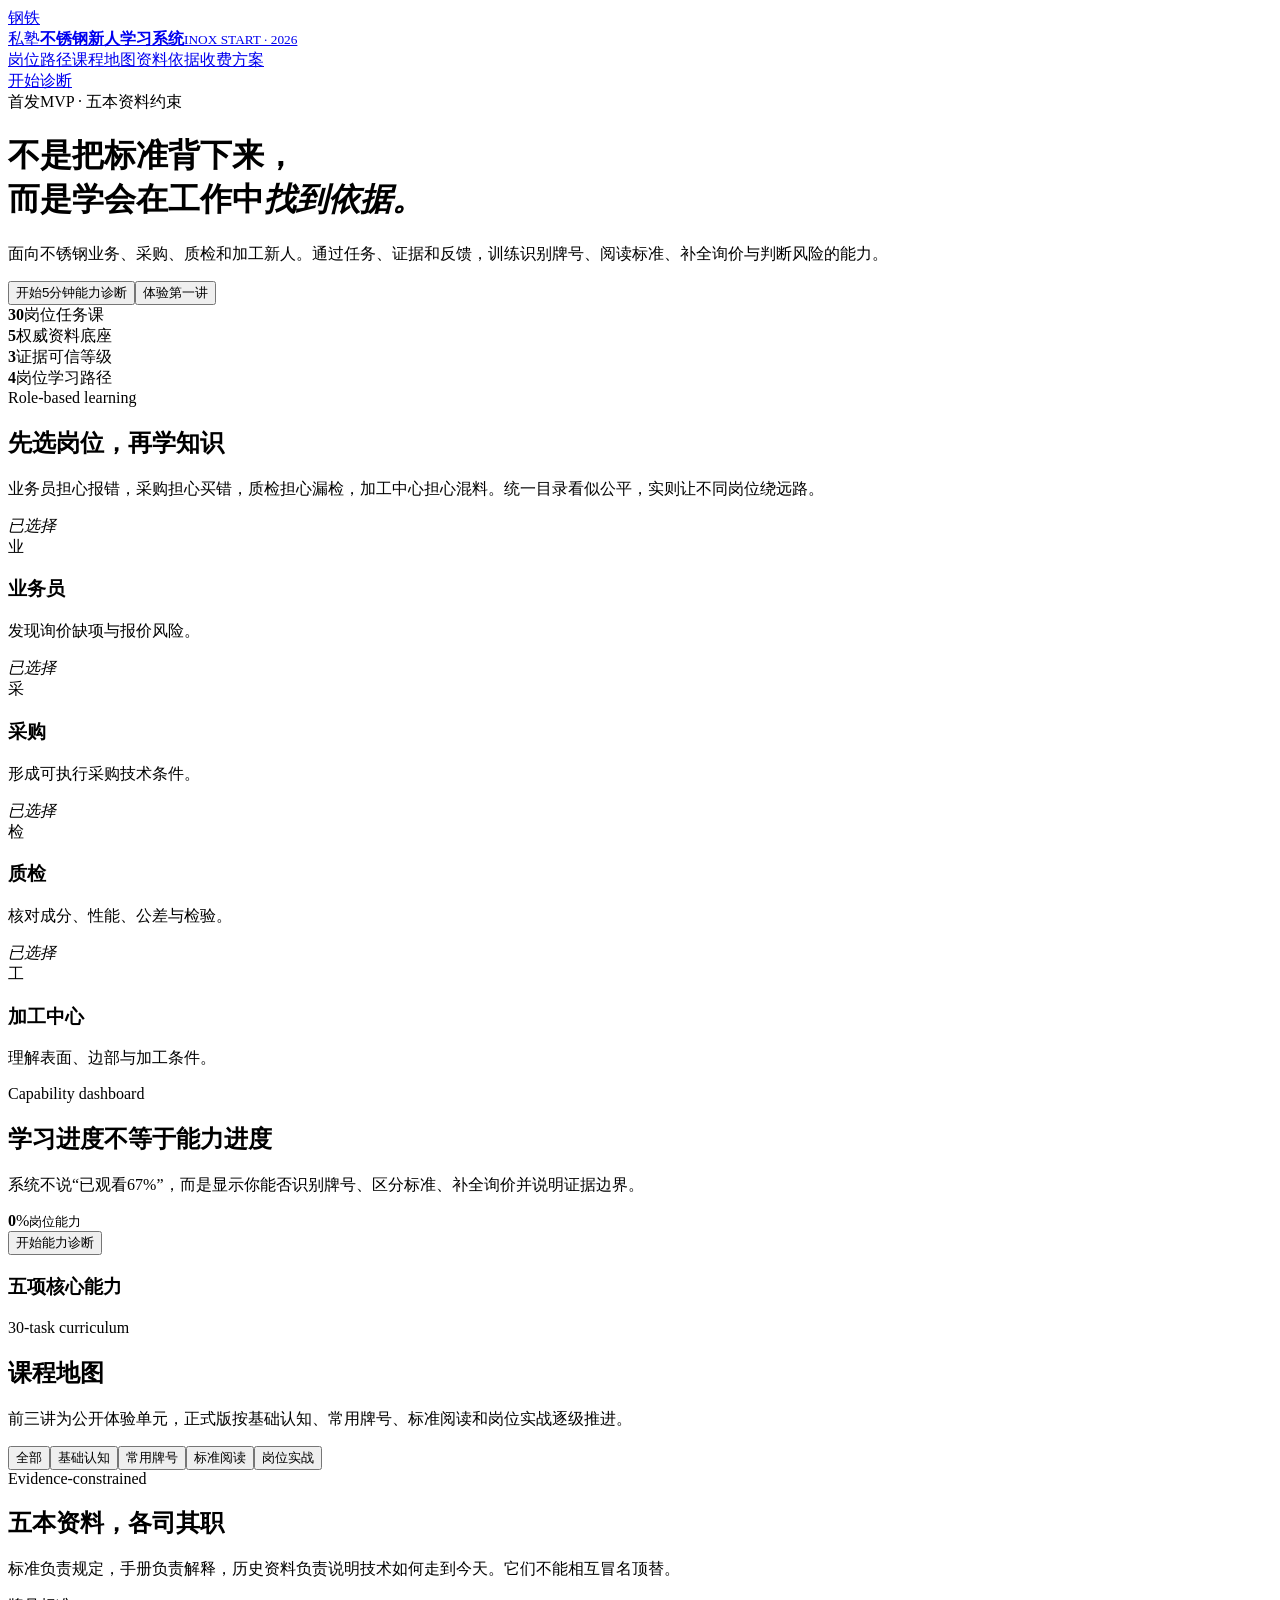
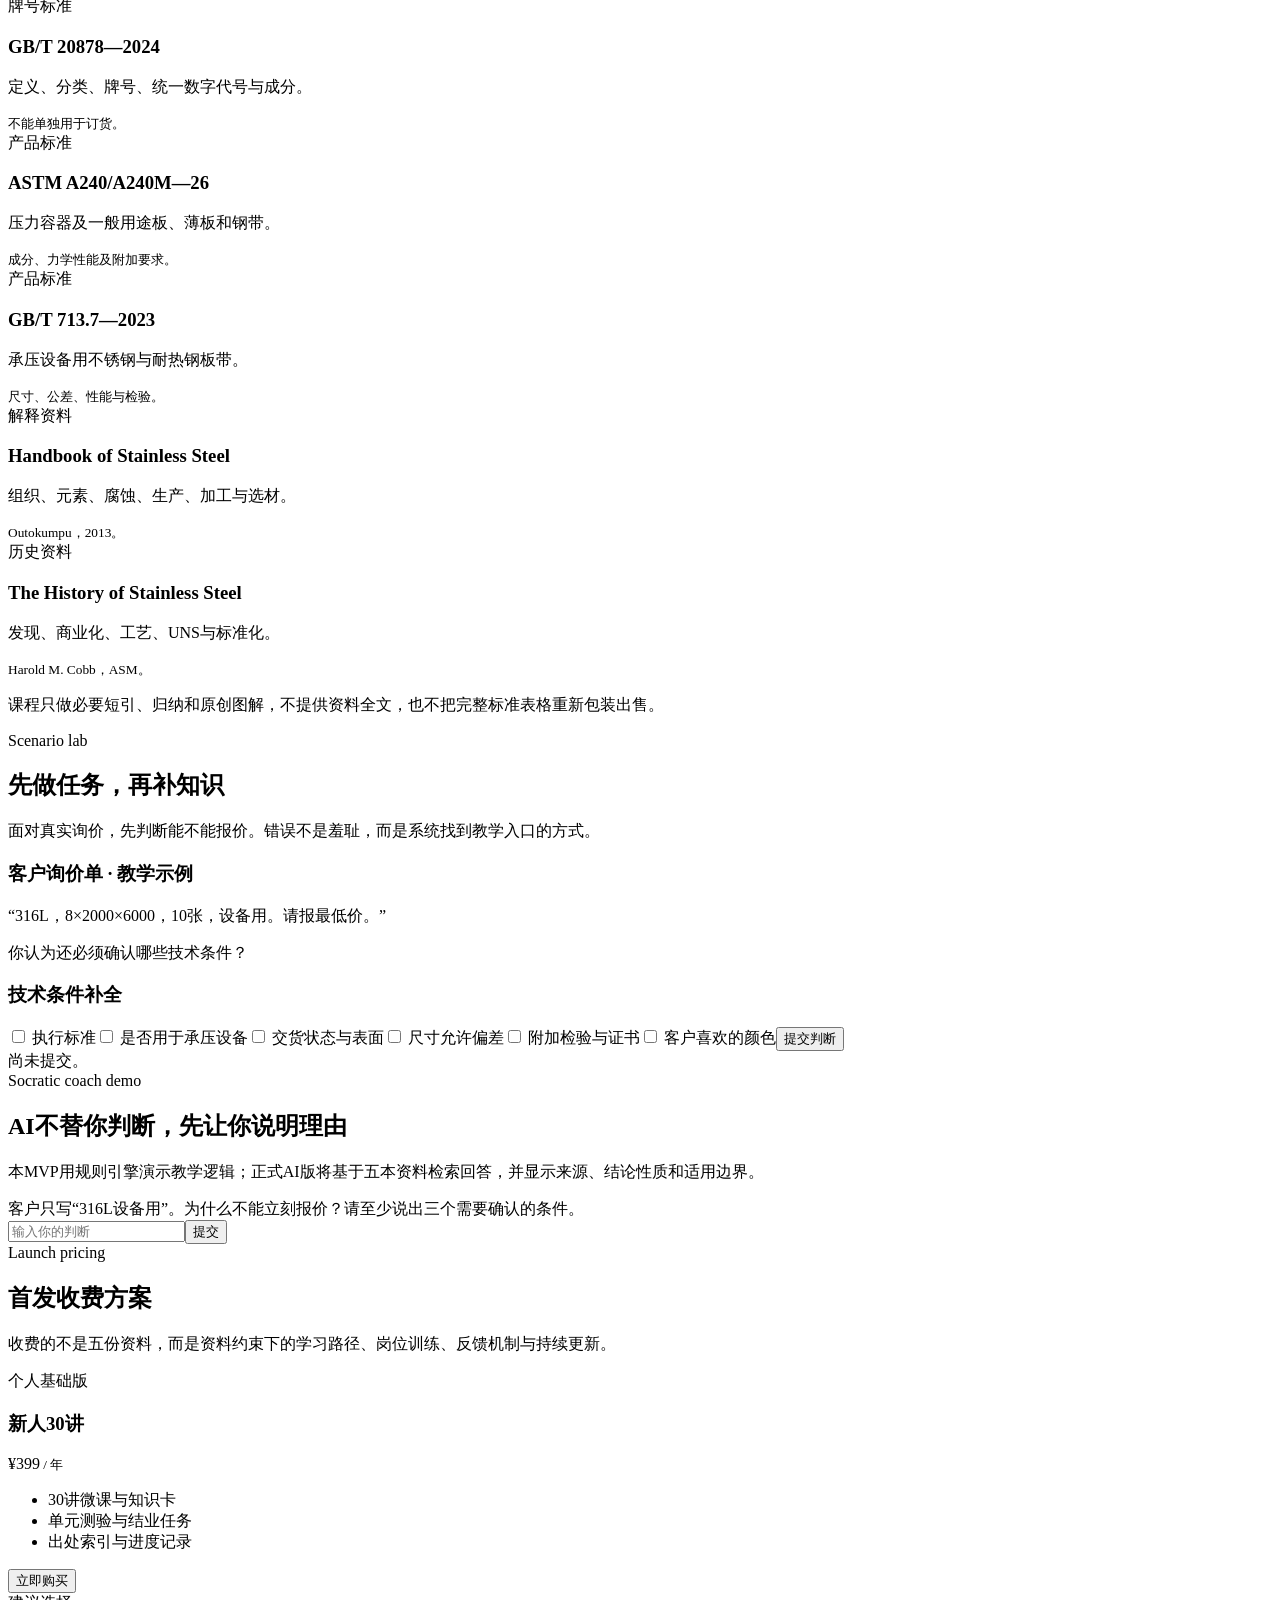
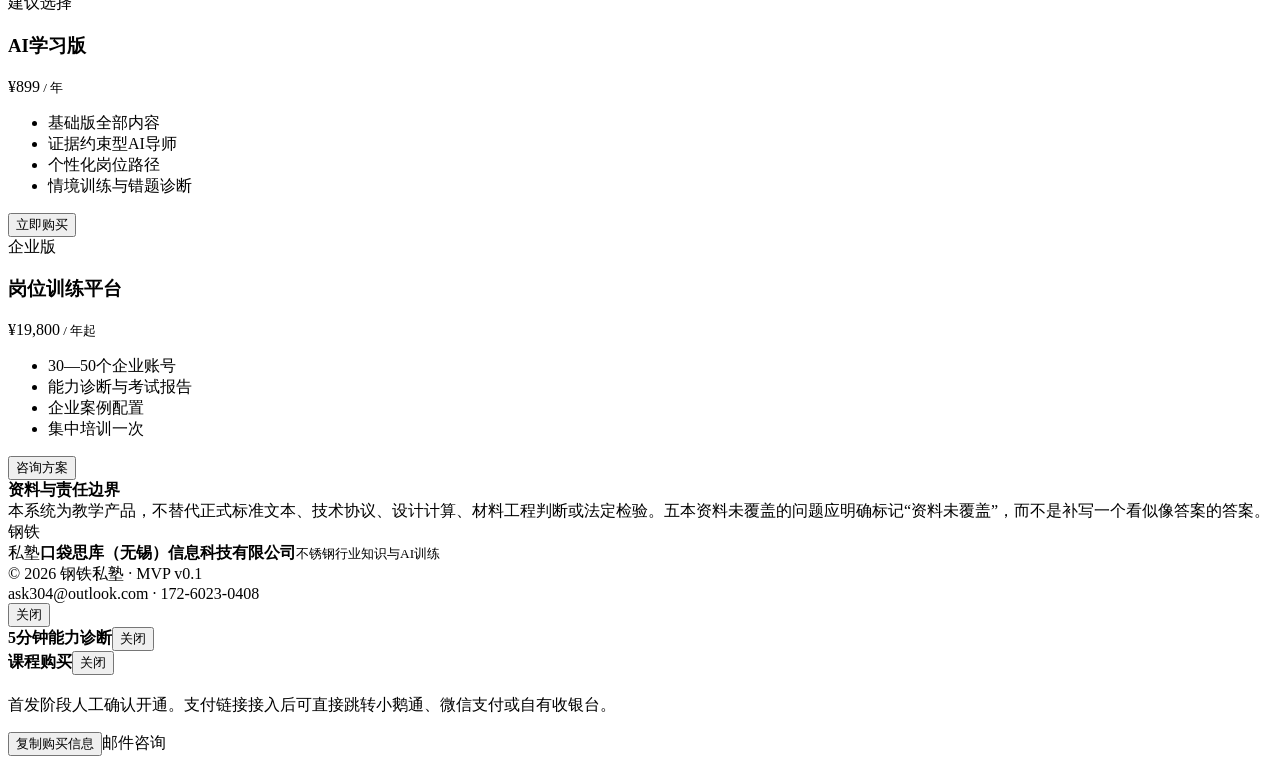
==== course/index.html @ 6da8a247 "add stainless steel learning MVP shell" ====
<!doctype html>
<html lang="zh-CN">
<head>
<meta charset="utf-8">
<meta name="viewport" content="width=device-width,initial-scale=1">
<meta name="description" content="钢铁私塾不锈钢新人AI学习系统">
<title>不锈钢新人AI学习系统｜钢铁私塾</title>
<link rel="stylesheet" href="styles.css">
</head>
<body>
<header class="nav"><div class="wrap navin"><a class="brand" href="#top"><span class="seal">钢铁<br>私塾</span><span><b>不锈钢新人学习系统</b><small>INOX START · 2026</small></span></a><nav class="links"><a href="#role">岗位路径</a><a href="#course">课程地图</a><a href="#source">资料依据</a><a href="#price">收费方案</a></nav><a class="btn secondary" href="#diagnose">开始诊断</a></div></header>
<main id="top">
<div class="hero"><div class="wrap"><span class="badge">首发MVP · 五本资料约束</span><h1>不是把标准背下来，<br>而是学会在工作中<em>找到依据。</em></h1><p class="lead">面向不锈钢业务、采购、质检和加工新人。通过任务、证据和反馈，训练识别牌号、阅读标准、补全询价与判断风险的能力。</p><div class="actions"><button class="btn primary" onclick="openDiag()">开始5分钟能力诊断</button><button class="btn secondary" onclick="openLesson(1)">体验第一讲</button></div><div class="meta"><div><b>30</b><span>岗位任务课</span></div><div><b>5</b><span>权威资料底座</span></div><div><b>3</b><span>证据可信等级</span></div><div><b>4</b><span>岗位学习路径</span></div></div></div></div>
<section id="role"><div class="wrap"><div class="head"><div><span class="eye">Role-based learning</span><h2>先选岗位，再学知识</h2></div><p class="sub">业务员担心报错，采购担心买错，质检担心漏检，加工中心担心混料。统一目录看似公平，实则让不同岗位绕远路。</p></div><div class="grid g4" id="roles"><div class="card role on" data-r="业务" onclick="chooseRole(this)"><i>已选择</i><div class="ico">业</div><h3>业务员</h3><p>发现询价缺项与报价风险。</p></div><div class="card role" data-r="采购" onclick="chooseRole(this)"><i>已选择</i><div class="ico">采</div><h3>采购</h3><p>形成可执行采购技术条件。</p></div><div class="card role" data-r="质检" onclick="chooseRole(this)"><i>已选择</i><div class="ico">检</div><h3>质检</h3><p>核对成分、性能、公差与检验。</p></div><div class="card role" data-r="加工" onclick="chooseRole(this)"><i>已选择</i><div class="ico">工</div><h3>加工中心</h3><p>理解表面、边部与加工条件。</p></div></div></div></section>
<section id="diagnose"><div class="wrap"><div class="head"><div><span class="eye">Capability dashboard</span><h2>学习进度不等于能力进度</h2></div><p class="sub">系统不说“已观看67%”，而是显示你能否识别牌号、区分标准、补全询价并说明证据边界。</p></div><div class="dash"><div class="card"><div class="ring" id="ring"><span><b id="pc">0</b>%<small>岗位能力</small></span></div><button class="btn primary full" onclick="openDiag()">开始能力诊断</button></div><div class="card"><h3>五项核心能力</h3><div id="abilities"></div></div></div></div></section>
<section id="course"><div class="wrap"><div class="head"><div><span class="eye">30-task curriculum</span><h2>课程地图</h2></div><p class="sub">前三讲为公开体验单元，正式版按基础认知、常用牌号、标准阅读和岗位实战逐级推进。</p></div><div class="filters"><button class="chip on" onclick="filterLessons('全部',this)">全部</button><button class="chip" onclick="filterLessons('基础',this)">基础认知</button><button class="chip" onclick="filterLessons('牌号',this)">常用牌号</button><button class="chip" onclick="filterLessons('标准',this)">标准阅读</button><button class="chip" onclick="filterLessons('实战',this)">岗位实战</button></div><div class="lessons" id="lessons"></div></div></section>
<section id="source"><div class="wrap"><div class="head"><div><span class="eye">Evidence-constrained</span><h2>五本资料，各司其职</h2></div><p class="sub">标准负责规定，手册负责解释，历史资料负责说明技术如何走到今天。它们不能相互冒名顶替。</p></div><div class="sources"><article class="card source"><div><label>牌号标准</label><h3>GB/T 20878—2024</h3><p>定义、分类、牌号、统一数字代号与成分。</p></div><small>不能单独用于订货。</small></article><article class="card source"><div><label>产品标准</label><h3>ASTM A240/A240M—26</h3><p>压力容器及一般用途板、薄板和钢带。</p></div><small>成分、力学性能及附加要求。</small></article><article class="card source"><div><label>产品标准</label><h3>GB/T 713.7—2023</h3><p>承压设备用不锈钢与耐热钢板带。</p></div><small>尺寸、公差、性能与检验。</small></article><article class="card source"><div><label>解释资料</label><h3>Handbook of Stainless Steel</h3><p>组织、元素、腐蚀、生产、加工与选材。</p></div><small>Outokumpu，2013。</small></article><article class="card source"><div><label>历史资料</label><h3>The History of Stainless Steel</h3><p>发现、商业化、工艺、UNS与标准化。</p></div><small>Harold M. Cobb，ASM。</small></article></div><p class="note">课程只做必要短引、归纳和原创图解，不提供资料全文，也不把完整标准表格重新包装出售。</p></div></section>
<section><div class="wrap"><div class="head"><div><span class="eye">Scenario lab</span><h2>先做任务，再补知识</h2></div><p class="sub">面对真实询价，先判断能不能报价。错误不是羞耻，而是系统找到教学入口的方式。</p></div><div class="lab"><div class="paper"><h3>客户询价单 · 教学示例</h3><div class="quote">“316L，8×2000×6000，10张，设备用。请报最低价。”</div><p>你认为还必须确认哪些技术条件？</p></div><div class="card choices"><h3>技术条件补全</h3><label><input type="checkbox" value="执行标准"> 执行标准</label><label><input type="checkbox" value="是否承压"> 是否用于承压设备</label><label><input type="checkbox" value="状态表面"> 交货状态与表面</label><label><input type="checkbox" value="尺寸公差"> 尺寸允许偏差</label><label><input type="checkbox" value="检验证书"> 附加检验与证书</label><label><input type="checkbox" value="颜色"> 客户喜欢的颜色</label><button class="btn primary full topgap" onclick="checkScenario()">提交判断</button><div class="feedback" id="fb">尚未提交。</div></div></div></div></section>
<section><div class="wrap"><div class="head"><div><span class="eye">Socratic coach demo</span><h2>AI不替你判断，先让你说明理由</h2></div><p class="sub">本MVP用规则引擎演示教学逻辑；正式AI版将基于五本资料检索回答，并显示来源、结论性质和适用边界。</p></div><div class="coach"><div class="chat" id="chat"><div class="bubble bot">客户只写“316L设备用”。为什么不能立刻报价？请至少说出三个需要确认的条件。</div></div><div class="input"><input id="ask" placeholder="输入你的判断" onkeydown="if(event.key==='Enter')coachReply()"><button class="btn primary" onclick="coachReply()">提交</button></div></div></div></section>
<section id="price"><div class="wrap"><div class="head"><div><span class="eye">Launch pricing</span><h2>首发收费方案</h2></div><p class="sub">收费的不是五份资料，而是资料约束下的学习路径、岗位训练、反馈机制与持续更新。</p></div><div class="grid g3"><article class="card price"><label class="eye">个人基础版</label><h3>新人30讲</h3><div class="money">¥399<small> / 年</small></div><ul><li>30讲微课与知识卡</li><li>单元测验与结业任务</li><li>出处索引与进度记录</li></ul><button class="btn secondary" onclick="buy('个人基础版','399')">立即购买</button></article><article class="card price hot"><label class="eye">建议选择</label><h3>AI学习版</h3><div class="money">¥899<small> / 年</small></div><ul><li>基础版全部内容</li><li>证据约束型AI导师</li><li>个性化岗位路径</li><li>情境训练与错题诊断</li></ul><button class="btn primary" onclick="buy('AI学习版','899')">立即购买</button></article><article class="card price"><label class="eye">企业版</label><h3>岗位训练平台</h3><div class="money">¥19,800<small> / 年起</small></div><ul><li>30—50个企业账号</li><li>能力诊断与考试报告</li><li>企业案例配置</li><li>集中培训一次</li></ul><button class="btn secondary" onclick="buy('企业版','19800起')">咨询方案</button></article></div></div></section>
<section><div class="wrap"><div class="copyright"><b>资料与责任边界</b><br>本系统为教学产品，不替代正式标准文本、技术协议、设计计算、材料工程判断或法定检验。五本资料未覆盖的问题应明确标记“资料未覆盖”，而不是补写一个看似像答案的答案。</div></div></section>
</main>
<footer><div class="wrap foot"><div class="brand"><span class="seal">钢铁<br>私塾</span><span><b>口袋思库（无锡）信息科技有限公司</b><small>不锈钢行业知识与AI训练</small></span></div><div>© 2026 钢铁私塾 · MVP v0.1<br>ask304@outlook.com · 172-6023-0408</div></div></footer>
<div class="modal" id="lessonM"><div class="box"><div class="mhead"><b id="lt"></b><button class="close" onclick="closeModal('lessonM')">关闭</button></div><div class="body" id="lc"></div></div></div>
<div class="modal" id="diagM"><div class="box narrow"><div class="mhead"><b>5分钟能力诊断</b><button class="close" onclick="closeModal('diagM')">关闭</button></div><div class="body" id="dq"></div></div></div>
<div class="modal" id="buyM"><div class="box narrow"><div class="mhead"><b>课程购买</b><button class="close" onclick="closeModal('buyM')">关闭</button></div><div class="body"><h2 id="bt"></h2><p class="sub">首发阶段人工确认开通。支付链接接入后可直接跳转小鹅通、微信支付或自有收银台。</p><div class="order" id="order"></div><div class="actions"><button class="btn primary" onclick="copyOrder()">复制购买信息</button><a class="btn secondary" id="mail">邮件咨询</a></div></div></div></div>
<script src="app.js"></script>
</body></html>
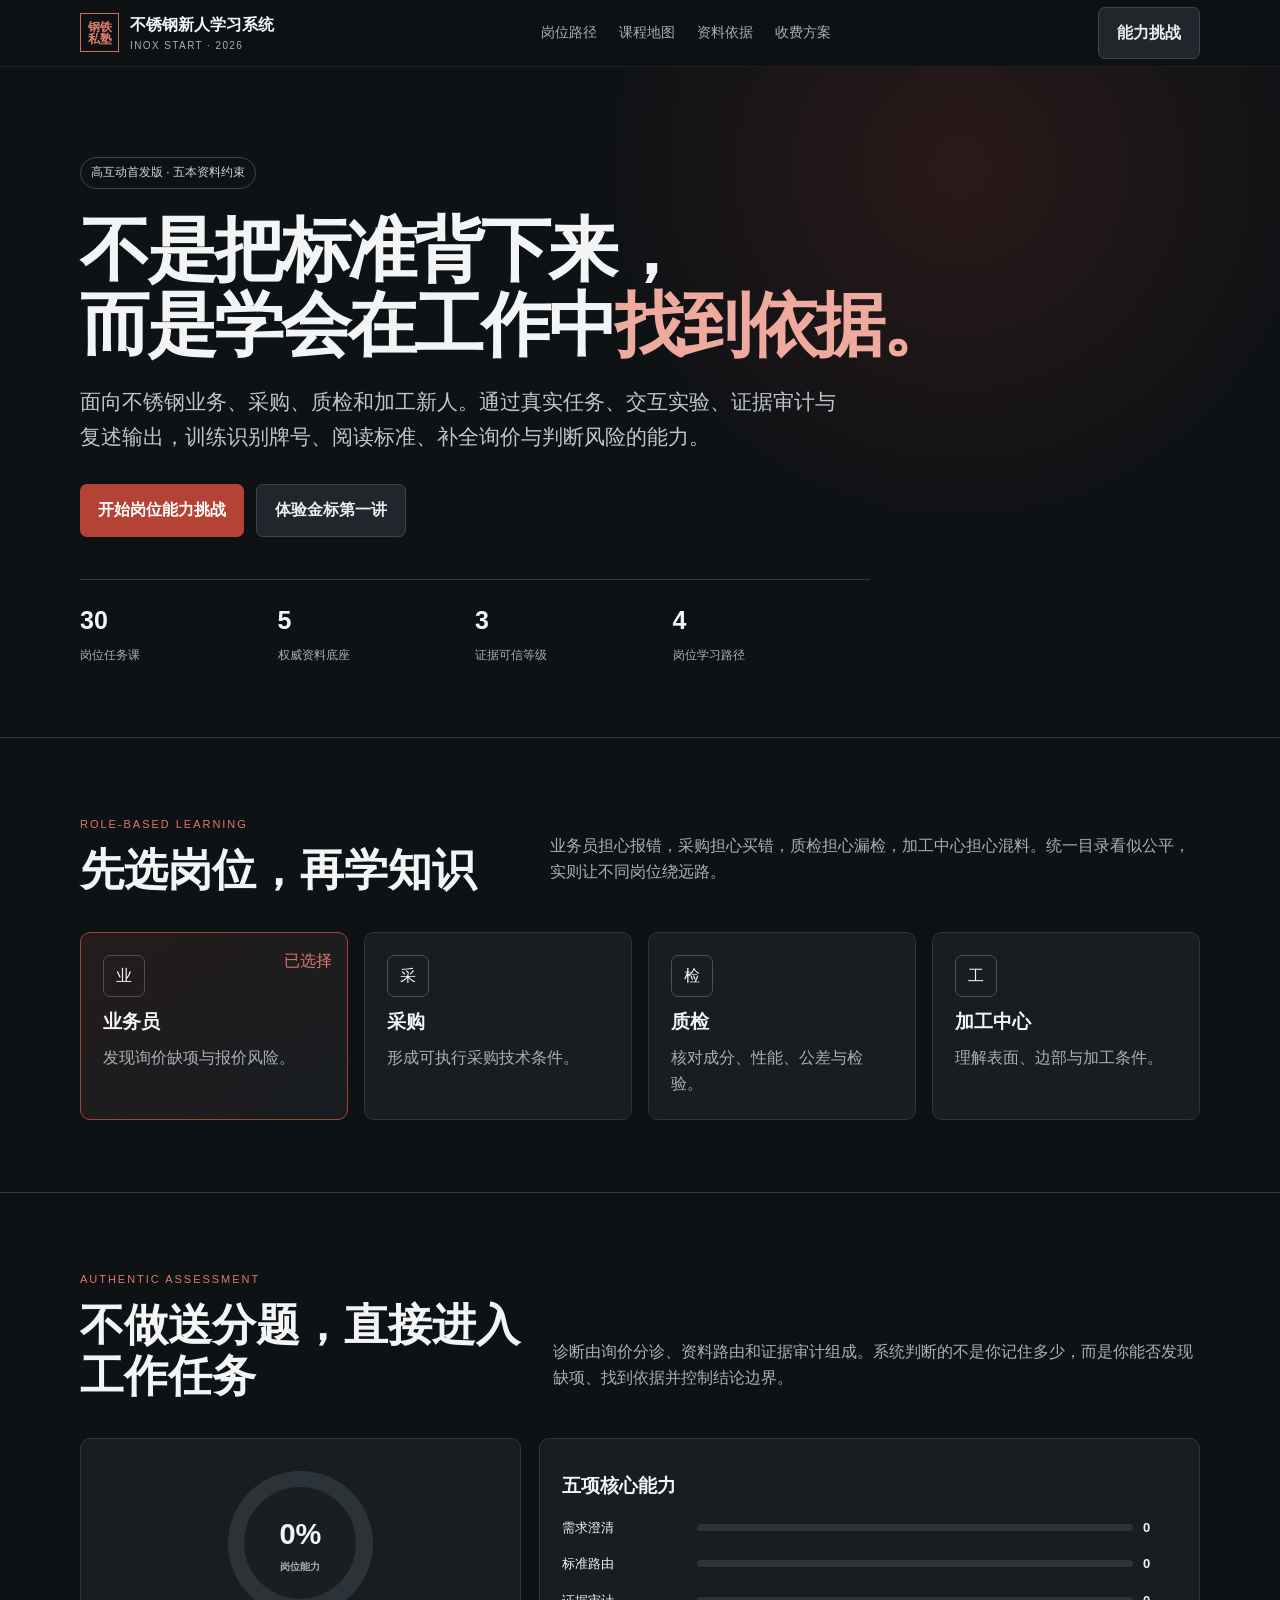
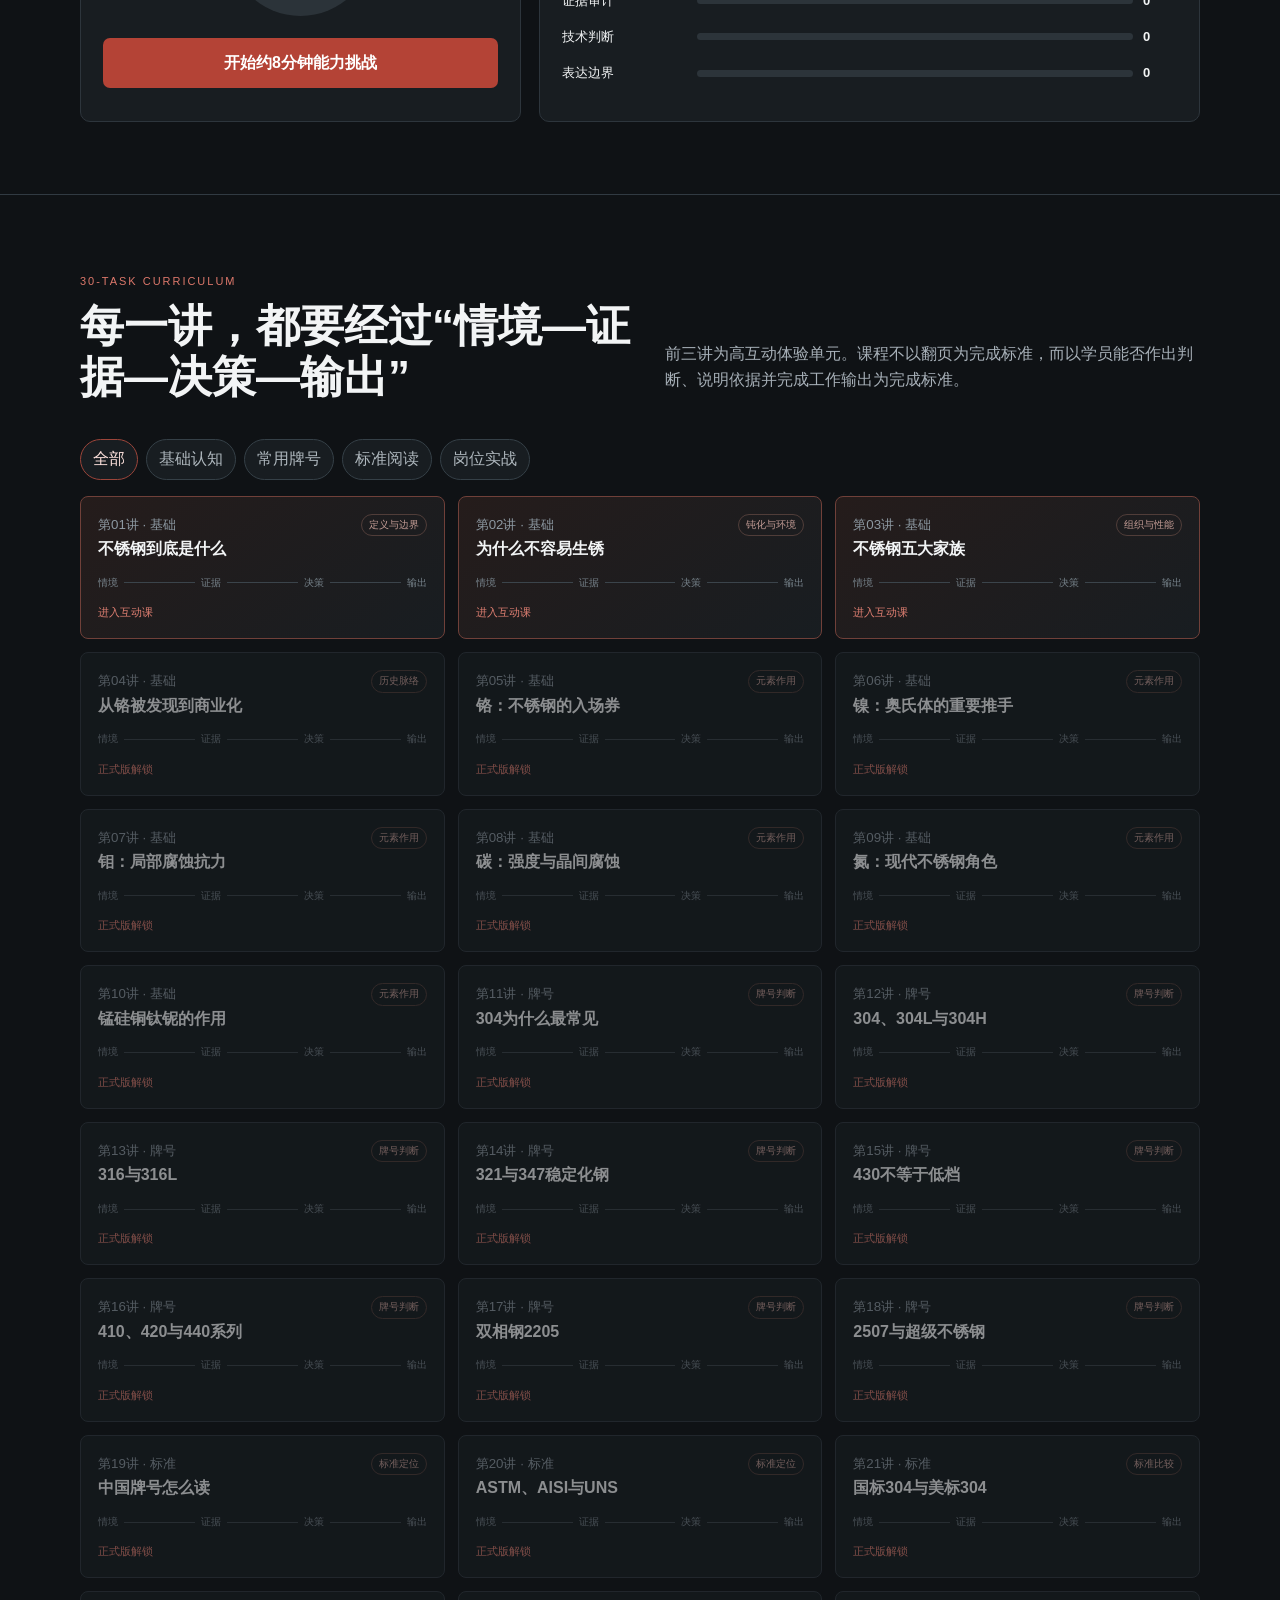
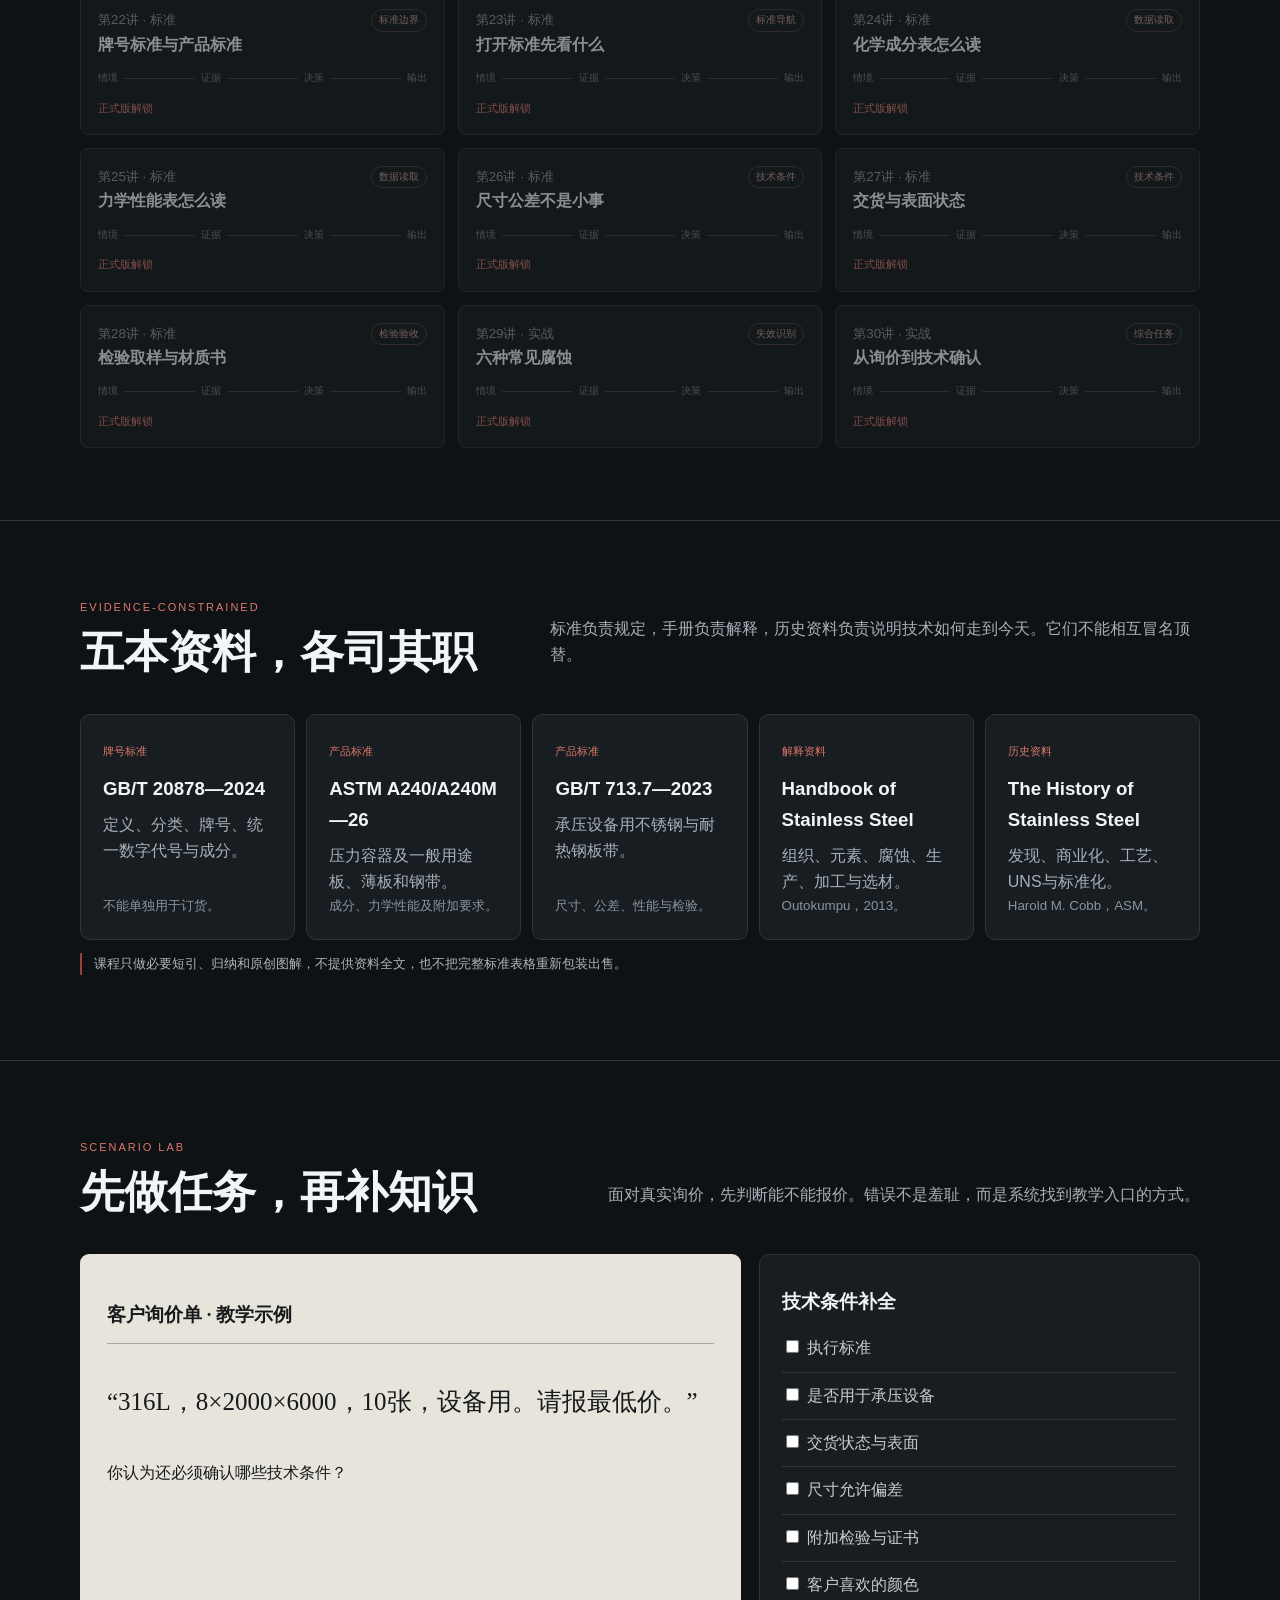
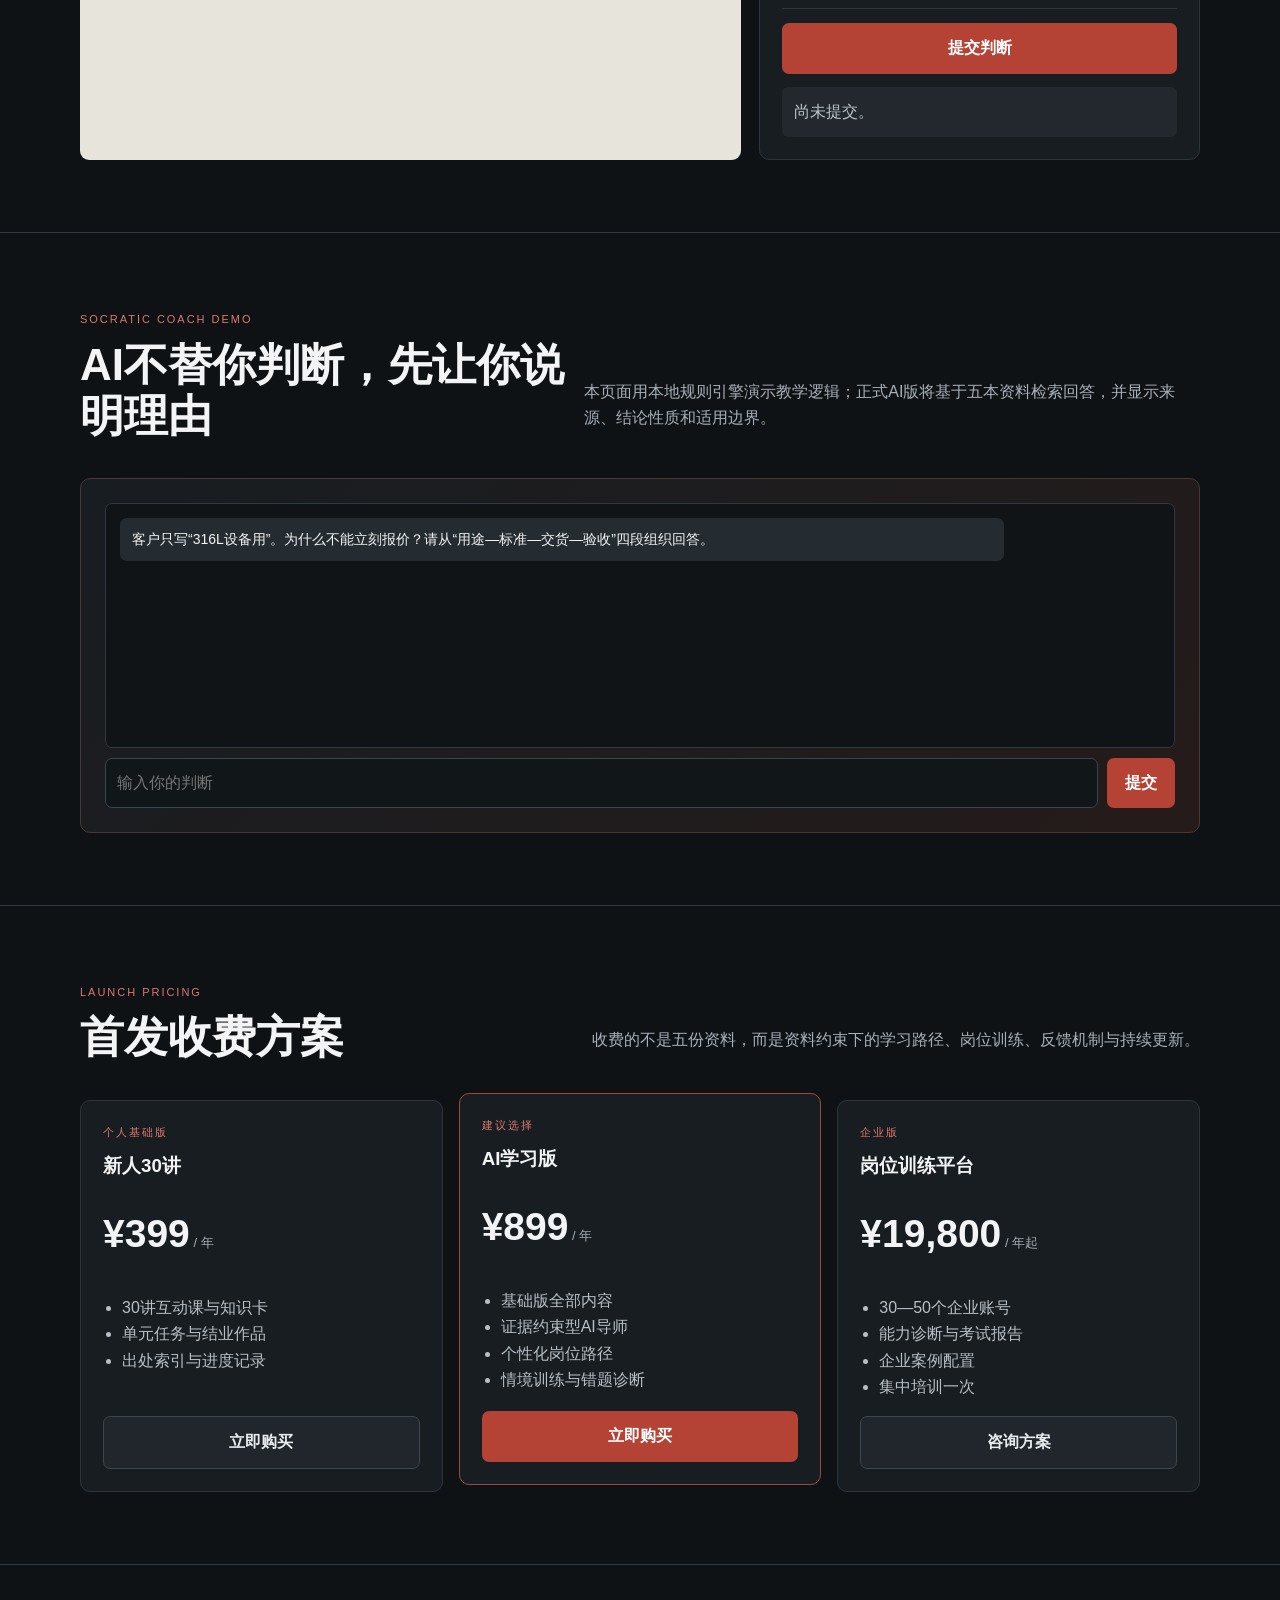
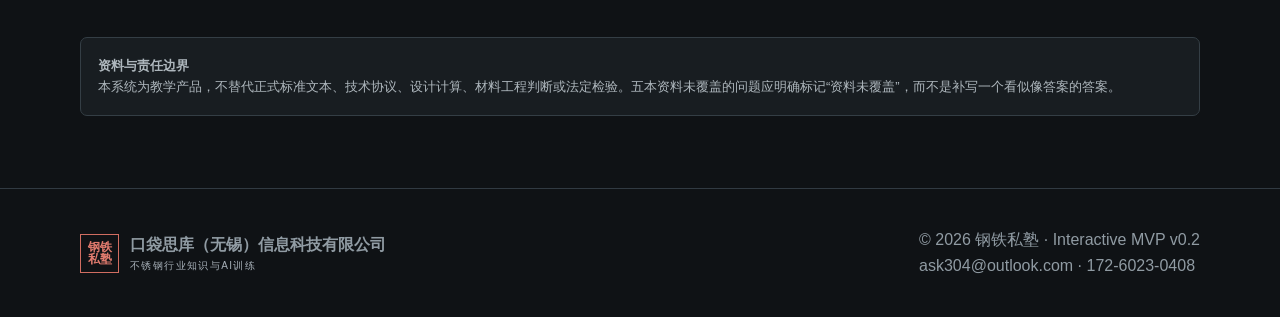
==== commit 76126150: "activate high-interaction learning experience" ====
--- a/course/index.html
+++ b/course/index.html
@@ -6,23 +6,24 @@
 <meta name="description" content="钢铁私塾不锈钢新人AI学习系统">
 <title>不锈钢新人AI学习系统｜钢铁私塾</title>
 <link rel="stylesheet" href="styles.css">
+<link rel="stylesheet" href="styles-v2.css">
 </head>
 <body>
-<header class="nav"><div class="wrap navin"><a class="brand" href="#top"><span class="seal">钢铁<br>私塾</span><span><b>不锈钢新人学习系统</b><small>INOX START · 2026</small></span></a><nav class="links"><a href="#role">岗位路径</a><a href="#course">课程地图</a><a href="#source">资料依据</a><a href="#price">收费方案</a></nav><a class="btn secondary" href="#diagnose">开始诊断</a></div></header>
+<header class="nav"><div class="wrap navin"><a class="brand" href="#top"><span class="seal">钢铁<br>私塾</span><span><b>不锈钢新人学习系统</b><small>INOX START · 2026</small></span></a><nav class="links"><a href="#role">岗位路径</a><a href="#course">课程地图</a><a href="#source">资料依据</a><a href="#price">收费方案</a></nav><a class="btn secondary" href="#diagnose">能力挑战</a></div></header>
 <main id="top">
-<div class="hero"><div class="wrap"><span class="badge">首发MVP · 五本资料约束</span><h1>不是把标准背下来，<br>而是学会在工作中<em>找到依据。</em></h1><p class="lead">面向不锈钢业务、采购、质检和加工新人。通过任务、证据和反馈，训练识别牌号、阅读标准、补全询价与判断风险的能力。</p><div class="actions"><button class="btn primary" onclick="openDiag()">开始5分钟能力诊断</button><button class="btn secondary" onclick="openLesson(1)">体验第一讲</button></div><div class="meta"><div><b>30</b><span>岗位任务课</span></div><div><b>5</b><span>权威资料底座</span></div><div><b>3</b><span>证据可信等级</span></div><div><b>4</b><span>岗位学习路径</span></div></div></div></div>
+<div class="hero"><div class="wrap"><span class="badge">高互动首发版 · 五本资料约束</span><h1>不是把标准背下来，<br>而是学会在工作中<em>找到依据。</em></h1><p class="lead">面向不锈钢业务、采购、质检和加工新人。通过真实任务、交互实验、证据审计与复述输出，训练识别牌号、阅读标准、补全询价与判断风险的能力。</p><div class="actions"><button class="btn primary" onclick="openDiag()">开始岗位能力挑战</button><button class="btn secondary" onclick="openLesson(1)">体验金标第一讲</button></div><div class="meta"><div><b>30</b><span>岗位任务课</span></div><div><b>5</b><span>权威资料底座</span></div><div><b>3</b><span>证据可信等级</span></div><div><b>4</b><span>岗位学习路径</span></div></div></div></div>
 <section id="role"><div class="wrap"><div class="head"><div><span class="eye">Role-based learning</span><h2>先选岗位，再学知识</h2></div><p class="sub">业务员担心报错，采购担心买错，质检担心漏检，加工中心担心混料。统一目录看似公平，实则让不同岗位绕远路。</p></div><div class="grid g4" id="roles"><div class="card role on" data-r="业务" onclick="chooseRole(this)"><i>已选择</i><div class="ico">业</div><h3>业务员</h3><p>发现询价缺项与报价风险。</p></div><div class="card role" data-r="采购" onclick="chooseRole(this)"><i>已选择</i><div class="ico">采</div><h3>采购</h3><p>形成可执行采购技术条件。</p></div><div class="card role" data-r="质检" onclick="chooseRole(this)"><i>已选择</i><div class="ico">检</div><h3>质检</h3><p>核对成分、性能、公差与检验。</p></div><div class="card role" data-r="加工" onclick="chooseRole(this)"><i>已选择</i><div class="ico">工</div><h3>加工中心</h3><p>理解表面、边部与加工条件。</p></div></div></div></section>
-<section id="diagnose"><div class="wrap"><div class="head"><div><span class="eye">Capability dashboard</span><h2>学习进度不等于能力进度</h2></div><p class="sub">系统不说“已观看67%”，而是显示你能否识别牌号、区分标准、补全询价并说明证据边界。</p></div><div class="dash"><div class="card"><div class="ring" id="ring"><span><b id="pc">0</b>%<small>岗位能力</small></span></div><button class="btn primary full" onclick="openDiag()">开始能力诊断</button></div><div class="card"><h3>五项核心能力</h3><div id="abilities"></div></div></div></div></section>
-<section id="course"><div class="wrap"><div class="head"><div><span class="eye">30-task curriculum</span><h2>课程地图</h2></div><p class="sub">前三讲为公开体验单元，正式版按基础认知、常用牌号、标准阅读和岗位实战逐级推进。</p></div><div class="filters"><button class="chip on" onclick="filterLessons('全部',this)">全部</button><button class="chip" onclick="filterLessons('基础',this)">基础认知</button><button class="chip" onclick="filterLessons('牌号',this)">常用牌号</button><button class="chip" onclick="filterLessons('标准',this)">标准阅读</button><button class="chip" onclick="filterLessons('实战',this)">岗位实战</button></div><div class="lessons" id="lessons"></div></div></section>
+<section id="diagnose"><div class="wrap"><div class="head"><div><span class="eye">Authentic assessment</span><h2>不做送分题，直接进入工作任务</h2></div><p class="sub">诊断由询价分诊、资料路由和证据审计组成。系统判断的不是你记住多少，而是你能否发现缺项、找到依据并控制结论边界。</p></div><div class="dash"><div class="card"><div class="ring" id="ring"><span><b id="pc">0</b>%<small>岗位能力</small></span></div><button class="btn primary full" onclick="openDiag()">开始约8分钟能力挑战</button></div><div class="card"><h3>五项核心能力</h3><div id="abilities"></div></div></div></div></section>
+<section id="course"><div class="wrap"><div class="head"><div><span class="eye">30-task curriculum</span><h2>每一讲，都要经过“情境—证据—决策—输出”</h2></div><p class="sub">前三讲为高互动体验单元。课程不以翻页为完成标准，而以学员能否作出判断、说明依据并完成工作输出为完成标准。</p></div><div class="filters"><button class="chip on" onclick="filterLessons('全部',this)">全部</button><button class="chip" onclick="filterLessons('基础',this)">基础认知</button><button class="chip" onclick="filterLessons('牌号',this)">常用牌号</button><button class="chip" onclick="filterLessons('标准',this)">标准阅读</button><button class="chip" onclick="filterLessons('实战',this)">岗位实战</button></div><div class="lessons" id="lessons"></div></div></section>
 <section id="source"><div class="wrap"><div class="head"><div><span class="eye">Evidence-constrained</span><h2>五本资料，各司其职</h2></div><p class="sub">标准负责规定，手册负责解释，历史资料负责说明技术如何走到今天。它们不能相互冒名顶替。</p></div><div class="sources"><article class="card source"><div><label>牌号标准</label><h3>GB/T 20878—2024</h3><p>定义、分类、牌号、统一数字代号与成分。</p></div><small>不能单独用于订货。</small></article><article class="card source"><div><label>产品标准</label><h3>ASTM A240/A240M—26</h3><p>压力容器及一般用途板、薄板和钢带。</p></div><small>成分、力学性能及附加要求。</small></article><article class="card source"><div><label>产品标准</label><h3>GB/T 713.7—2023</h3><p>承压设备用不锈钢与耐热钢板带。</p></div><small>尺寸、公差、性能与检验。</small></article><article class="card source"><div><label>解释资料</label><h3>Handbook of Stainless Steel</h3><p>组织、元素、腐蚀、生产、加工与选材。</p></div><small>Outokumpu，2013。</small></article><article class="card source"><div><label>历史资料</label><h3>The History of Stainless Steel</h3><p>发现、商业化、工艺、UNS与标准化。</p></div><small>Harold M. Cobb，ASM。</small></article></div><p class="note">课程只做必要短引、归纳和原创图解，不提供资料全文，也不把完整标准表格重新包装出售。</p></div></section>
 <section><div class="wrap"><div class="head"><div><span class="eye">Scenario lab</span><h2>先做任务，再补知识</h2></div><p class="sub">面对真实询价，先判断能不能报价。错误不是羞耻，而是系统找到教学入口的方式。</p></div><div class="lab"><div class="paper"><h3>客户询价单 · 教学示例</h3><div class="quote">“316L，8×2000×6000，10张，设备用。请报最低价。”</div><p>你认为还必须确认哪些技术条件？</p></div><div class="card choices"><h3>技术条件补全</h3><label><input type="checkbox" value="执行标准"> 执行标准</label><label><input type="checkbox" value="是否承压"> 是否用于承压设备</label><label><input type="checkbox" value="状态表面"> 交货状态与表面</label><label><input type="checkbox" value="尺寸公差"> 尺寸允许偏差</label><label><input type="checkbox" value="检验证书"> 附加检验与证书</label><label><input type="checkbox" value="颜色"> 客户喜欢的颜色</label><button class="btn primary full topgap" onclick="checkScenario()">提交判断</button><div class="feedback" id="fb">尚未提交。</div></div></div></div></section>
-<section><div class="wrap"><div class="head"><div><span class="eye">Socratic coach demo</span><h2>AI不替你判断，先让你说明理由</h2></div><p class="sub">本MVP用规则引擎演示教学逻辑；正式AI版将基于五本资料检索回答，并显示来源、结论性质和适用边界。</p></div><div class="coach"><div class="chat" id="chat"><div class="bubble bot">客户只写“316L设备用”。为什么不能立刻报价？请至少说出三个需要确认的条件。</div></div><div class="input"><input id="ask" placeholder="输入你的判断" onkeydown="if(event.key==='Enter')coachReply()"><button class="btn primary" onclick="coachReply()">提交</button></div></div></div></section>
-<section id="price"><div class="wrap"><div class="head"><div><span class="eye">Launch pricing</span><h2>首发收费方案</h2></div><p class="sub">收费的不是五份资料，而是资料约束下的学习路径、岗位训练、反馈机制与持续更新。</p></div><div class="grid g3"><article class="card price"><label class="eye">个人基础版</label><h3>新人30讲</h3><div class="money">¥399<small> / 年</small></div><ul><li>30讲微课与知识卡</li><li>单元测验与结业任务</li><li>出处索引与进度记录</li></ul><button class="btn secondary" onclick="buy('个人基础版','399')">立即购买</button></article><article class="card price hot"><label class="eye">建议选择</label><h3>AI学习版</h3><div class="money">¥899<small> / 年</small></div><ul><li>基础版全部内容</li><li>证据约束型AI导师</li><li>个性化岗位路径</li><li>情境训练与错题诊断</li></ul><button class="btn primary" onclick="buy('AI学习版','899')">立即购买</button></article><article class="card price"><label class="eye">企业版</label><h3>岗位训练平台</h3><div class="money">¥19,800<small> / 年起</small></div><ul><li>30—50个企业账号</li><li>能力诊断与考试报告</li><li>企业案例配置</li><li>集中培训一次</li></ul><button class="btn secondary" onclick="buy('企业版','19800起')">咨询方案</button></article></div></div></section>
+<section><div class="wrap"><div class="head"><div><span class="eye">Socratic coach demo</span><h2>AI不替你判断，先让你说明理由</h2></div><p class="sub">本页面用本地规则引擎演示教学逻辑；正式AI版将基于五本资料检索回答，并显示来源、结论性质和适用边界。</p></div><div class="coach"><div class="chat" id="chat"><div class="bubble bot">客户只写“316L设备用”。为什么不能立刻报价？请从“用途—标准—交货—验收”四段组织回答。</div></div><div class="input"><input id="ask" placeholder="输入你的判断" onkeydown="if(event.key==='Enter')coachReply()"><button class="btn primary" onclick="coachReply()">提交</button></div></div></div></section>
+<section id="price"><div class="wrap"><div class="head"><div><span class="eye">Launch pricing</span><h2>首发收费方案</h2></div><p class="sub">收费的不是五份资料，而是资料约束下的学习路径、岗位训练、反馈机制与持续更新。</p></div><div class="grid g3"><article class="card price"><label class="eye">个人基础版</label><h3>新人30讲</h3><div class="money">¥399<small> / 年</small></div><ul><li>30讲互动课与知识卡</li><li>单元任务与结业作品</li><li>出处索引与进度记录</li></ul><button class="btn secondary" onclick="buy('个人基础版','399')">立即购买</button></article><article class="card price hot"><label class="eye">建议选择</label><h3>AI学习版</h3><div class="money">¥899<small> / 年</small></div><ul><li>基础版全部内容</li><li>证据约束型AI导师</li><li>个性化岗位路径</li><li>情境训练与错题诊断</li></ul><button class="btn primary" onclick="buy('AI学习版','899')">立即购买</button></article><article class="card price"><label class="eye">企业版</label><h3>岗位训练平台</h3><div class="money">¥19,800<small> / 年起</small></div><ul><li>30—50个企业账号</li><li>能力诊断与考试报告</li><li>企业案例配置</li><li>集中培训一次</li></ul><button class="btn secondary" onclick="buy('企业版','19800起')">咨询方案</button></article></div></div></section>
 <section><div class="wrap"><div class="copyright"><b>资料与责任边界</b><br>本系统为教学产品，不替代正式标准文本、技术协议、设计计算、材料工程判断或法定检验。五本资料未覆盖的问题应明确标记“资料未覆盖”，而不是补写一个看似像答案的答案。</div></div></section>
 </main>
-<footer><div class="wrap foot"><div class="brand"><span class="seal">钢铁<br>私塾</span><span><b>口袋思库（无锡）信息科技有限公司</b><small>不锈钢行业知识与AI训练</small></span></div><div>© 2026 钢铁私塾 · MVP v0.1<br>ask304@outlook.com · 172-6023-0408</div></div></footer>
+<footer><div class="wrap foot"><div class="brand"><span class="seal">钢铁<br>私塾</span><span><b>口袋思库（无锡）信息科技有限公司</b><small>不锈钢行业知识与AI训练</small></span></div><div>© 2026 钢铁私塾 · Interactive MVP v0.2<br>ask304@outlook.com · 172-6023-0408</div></div></footer>
 <div class="modal" id="lessonM"><div class="box"><div class="mhead"><b id="lt"></b><button class="close" onclick="closeModal('lessonM')">关闭</button></div><div class="body" id="lc"></div></div></div>
-<div class="modal" id="diagM"><div class="box narrow"><div class="mhead"><b>5分钟能力诊断</b><button class="close" onclick="closeModal('diagM')">关闭</button></div><div class="body" id="dq"></div></div></div>
+<div class="modal" id="diagM"><div class="box narrow"><div class="mhead"><b>岗位能力挑战</b><button class="close" onclick="closeModal('diagM')">关闭</button></div><div class="body" id="dq"></div></div></div>
 <div class="modal" id="buyM"><div class="box narrow"><div class="mhead"><b>课程购买</b><button class="close" onclick="closeModal('buyM')">关闭</button></div><div class="body"><h2 id="bt"></h2><p class="sub">首发阶段人工确认开通。支付链接接入后可直接跳转小鹅通、微信支付或自有收银台。</p><div class="order" id="order"></div><div class="actions"><button class="btn primary" onclick="copyOrder()">复制购买信息</button><a class="btn secondary" id="mail">邮件咨询</a></div></div></div></div>
-<script src="app.js"></script>
+<script src="app-v2.js"></script>
 </body></html>
--- a/course/styles.css
+++ b/course/styles.css
@@ -0,0 +1 @@
+:root{--bg:#0f1215;--p:#181d21;--p2:#20262b;--line:#313a42;--txt:#f2f4f5;--mut:#a7b0b8;--red:#b44336;--green:#4a9a6d;--yellow:#c79a3f}*{box-sizing:border-box}html{scroll-behavior:smooth}body{margin:0;background:var(--bg);color:var(--txt);font-family:-apple-system,BlinkMacSystemFont,"Segoe UI","PingFang SC","Microsoft YaHei",sans-serif;line-height:1.65}a{color:inherit;text-decoration:none}button,input,textarea{font:inherit}.wrap{width:min(1120px,calc(100% - 32px));margin:auto}.nav{position:sticky;top:0;z-index:20;background:#0f1215e8;backdrop-filter:blur(15px);border-bottom:1px solid #ffffff12}.navin{height:66px;display:flex;align-items:center;justify-content:space-between}.brand{display:flex;align-items:center;gap:11px}.seal{width:39px;height:39px;display:grid;place-items:center;border:1px solid #d06d61;color:#e07b6e;font-family:serif;font-size:12px;font-weight:700;line-height:1}.brand b{display:block}.brand small{display:block;color:var(--mut);font-size:10px;letter-spacing:.14em}.links{display:flex;gap:22px;color:var(--mut);font-size:14px}.hero{padding:90px 0 70px;background:radial-gradient(circle at 75% 15%,#9b392c33,transparent 32%);border-bottom:1px solid var(--line)}.badge{display:inline-block;padding:5px 10px;border:1px solid #3b454d;border-radius:99px;color:#ccd3d8;font-size:12px}.hero h1{font-size:clamp(38px,6vw,70px);line-height:1.08;letter-spacing:-.045em;margin:24px 0 18px;max-width:930px}.hero h1 em{font-style:normal;color:#efaa9f}.lead{max-width:760px;color:#bec6cc;font-size:clamp(17px,2vw,21px)}.actions{display:flex;gap:12px;flex-wrap:wrap;margin:30px 0}.btn{border:0;border-radius:7px;padding:12px 18px;cursor:pointer;font-weight:650;display:inline-flex;align-items:center;justify-content:center}.primary{background:var(--red);color:#fff}.secondary{background:var(--p2);color:#e8ecef;border:1px solid #3c464e}.full{width:100%}.topgap{margin-top:14px}.meta{display:grid;grid-template-columns:repeat(4,1fr);max-width:790px;border-top:1px solid #333c43;padding-top:20px;margin-top:42px}.meta b{font-size:25px;display:block}.meta span{font-size:12px;color:var(--mut)}section{padding:72px 0;border-bottom:1px solid var(--line)}.head{display:flex;justify-content:space-between;align-items:end;gap:20px;margin-bottom:30px}.eye{color:#dd786b;font-size:11px;letter-spacing:.18em;text-transform:uppercase}.head h2{font-size:clamp(28px,4vw,44px);margin:7px 0;line-height:1.16}.sub{color:var(--mut);max-width:650px}.grid{display:grid;gap:16px}.g4{grid-template-columns:repeat(4,1fr)}.g3{grid-template-columns:repeat(3,1fr)}.card{background:var(--p);border:1px solid #2d353c;border-radius:10px;padding:22px}.card h3{margin:10px 0 7px}.card p{color:var(--mut);margin:0}.role{cursor:pointer;position:relative}.role.on{border-color:#9c453a;background:linear-gradient(145deg,#241c1b,#181d21)}.role i{font-style:normal;position:absolute;right:15px;top:15px;color:#dc776a;display:none}.role.on i{display:block}.ico{width:42px;height:42px;display:grid;place-items:center;border:1px solid #47525b;border-radius:7px}.dash{display:grid;grid-template-columns:.8fr 1.2fr;gap:18px}.ring{width:145px;height:145px;margin:10px auto 22px;border-radius:50%;display:grid;place-items:center;background:conic-gradient(var(--red) var(--pc,0%),#2b3339 0)}.ring:before{content:"";position:absolute;width:112px;height:112px;border-radius:50%;background:#191e22}.ring span{position:relative;font-size:29px;font-weight:700;text-align:center}.ring small{font-size:10px;color:var(--mut);display:block}.ability{display:grid;grid-template-columns:125px 1fr 34px;gap:10px;align-items:center;margin:15px 0;font-size:13px}.bar{height:7px;border-radius:9px;background:#2c343a;overflow:hidden}.bar i{display:block;height:100%;width:var(--w);background:linear-gradient(90deg,#7d3932,#d16355)}.filters{display:flex;gap:8px;flex-wrap:wrap;margin-bottom:16px}.chip{padding:6px 12px;border-radius:99px;border:1px solid #354047;background:#181d21;color:#aeb7bd;cursor:pointer}.chip.on{border-color:#9c453a;color:#ffe3de}.lessons{display:grid;grid-template-columns:repeat(3,1fr);gap:13px}.lesson{min-height:130px;padding:17px;border:1px solid #30383f;border-radius:8px;background:#181d21;display:flex;flex-direction:column;justify-content:space-between}.lesson.free{cursor:pointer;border-color:#704039;background:linear-gradient(145deg,#251c1b,#181d21)}.lesson.lock{opacity:.55}.lesson small{color:#8d99a2}.lesson strong{font-size:16px}.tag{font-size:11px;color:#dd7e71}.lesson.done .tag{color:#6fc18e}.sources{display:grid;grid-template-columns:repeat(5,1fr);gap:11px}.source{min-height:205px;display:flex;flex-direction:column;justify-content:space-between}.source label{font-size:11px;color:#db776a}.source small{color:#89959d}.lab{display:grid;grid-template-columns:1.2fr .8fr;gap:18px}.paper{background:#e7e4dc;color:#17191a;padding:27px;border-radius:9px}.paper h3{font-family:serif;border-bottom:1px solid #aaa49a;padding-bottom:12px}.quote{font-family:serif;font-size:25px;line-height:1.45;margin:40px 0}.choices label{display:block;border-bottom:1px solid #30383f;padding:10px 0;color:#c6cdd2}.choices input{accent-color:var(--red)}.feedback{margin-top:13px;padding:12px;background:#22282d;border-radius:6px;color:#bdc6cc;min-height:48px}.coach{background:linear-gradient(135deg,#181d21,#251b1a);border:1px solid #4d3632;border-radius:10px;padding:24px}.chat{height:245px;overflow:auto;background:#101417;border:1px solid #303940;border-radius:7px;padding:14px;display:flex;flex-direction:column;gap:10px}.bubble{max-width:85%;padding:10px 12px;border-radius:7px;font-size:14px}.bot{background:#252c31}.usr{background:#74372f;align-self:flex-end}.input{display:flex;gap:9px;margin-top:10px}.input input{flex:1;background:#111619;border:1px solid #3a454d;color:#fff;border-radius:7px;padding:11px}.price{display:flex;flex-direction:column}.price.hot{border-color:#9e493e;transform:translateY(-7px)}.money{font-size:39px;font-weight:750;margin:13px 0}.money small{font-size:13px;color:var(--mut);font-weight:400}.price ul{padding-left:19px;color:#b7c0c7;flex:1}.note{font-size:13px;color:#adb6bc;border-left:2px solid #9b4137;padding-left:12px}.modal{position:fixed;inset:0;z-index:50;background:#000c;display:none;align-items:center;justify-content:center;padding:16px}.modal.open{display:flex}.box{width:min(900px,100%);max-height:92vh;overflow:auto;background:#151a1e;border:1px solid #3b454d;border-radius:10px}.box.narrow{max-width:700px}.mhead{position:sticky;top:0;background:#151a1eee;backdrop-filter:blur(12px);padding:16px 20px;border-bottom:1px solid #30383f;display:flex;justify-content:space-between;z-index:2}.close{background:transparent;border:1px solid #3b454d;color:#fff;border-radius:5px;padding:5px 9px;cursor:pointer}.body{padding:24px}.statement{font-size:23px;border-left:3px solid var(--red);background:#1d2327;padding:21px;margin:22px 0}.ev{display:flex;gap:10px;border:1px solid #343e45;padding:13px;border-radius:7px;margin:10px 0}.sig{width:9px;height:9px;border-radius:50%;margin-top:7px;flex:none}.green{background:var(--green)}.yellow{background:var(--yellow)}.slidebar{display:flex;justify-content:space-between;align-items:center;margin-top:25px}.quiz{padding:15px;background:#1c2226;border-radius:7px;margin:11px 0}.quiz label{display:block;padding:5px}.order{white-space:pre-wrap;background:#101417;border:1px solid #343e45;padding:14px;border-radius:7px;font-family:monospace}.copyright{padding:17px;border:1px solid #343e45;border-radius:7px;background:#181d21;color:#aeb7bd;font-size:13px}footer{padding:38px 0;color:#909ba3}.foot{display:flex;justify-content:space-between;gap:20px}@media(max-width:880px){.g4,.g3,.lessons,.sources{grid-template-columns:1fr 1fr}.dash,.lab{grid-template-columns:1fr}.price.hot{transform:none}.links{display:none}}@media(max-width:590px){.g4,.g3,.lessons,.sources,.meta{grid-template-columns:1fr}.head,.foot{display:block}section{padding:52px 0}.ability{grid-template-columns:105px 1fr 30px}}
--- a/course/styles-v2.css
+++ b/course/styles-v2.css
@@ -0,0 +1,6 @@
+/* 2026 learning experience layer */
+.lesson-top{display:flex;justify-content:space-between;gap:10px}.lesson-type{font-size:10px;color:#c49d96;border:1px solid #503d39;border-radius:99px;padding:2px 7px}.lesson-flow{display:flex;align-items:center;gap:6px;color:#77838b;font-size:10px;margin:12px 0}.lesson-flow i{height:1px;background:#3b444b;flex:1}.lesson.free:hover{transform:translateY(-3px);border-color:#a64d41;box-shadow:0 15px 40px #0005}.lesson{transition:.22s ease}.hidden{display:none!important}
+#diagM .box{width:min(1050px,96vw);max-height:94vh}.diag-stepper{display:grid;grid-template-columns:repeat(4,1fr);gap:8px;margin-bottom:28px}.diag-step{display:flex;align-items:center;gap:9px;color:#727e86;font-size:12px}.diag-step:after{content:"";height:1px;background:#30383f;flex:1}.diag-step:last-child:after{display:none}.diag-step b{width:28px;height:28px;border-radius:50%;display:grid;place-items:center;border:1px solid #3a444c}.diag-step.on{color:#fff}.diag-step.on b{background:var(--red);border-color:var(--red)}.diag-step.done{color:#73bd8d}.diag-step.done b{border-color:#4f8f68}.mission-head{max-width:760px}.mission-head h2{font-size:34px;margin:7px 0}.mission-head p{color:#aeb8bf}.inquiry-slip{display:grid;grid-template-columns:130px 1fr auto;align-items:center;gap:18px;margin:22px 0;padding:20px;background:linear-gradient(135deg,#ece8df,#d8d1c5);color:#171a1c;border-radius:9px;box-shadow:0 12px 35px #0005}.inquiry-slip span{font-size:12px;letter-spacing:.16em;color:#6e675f}.inquiry-slip strong{font:700 22px/1.3 Georgia,"Songti SC",serif}.inquiry-slip small{color:#7e4a41}.triage-legend{display:flex;gap:8px;flex-wrap:wrap;margin-bottom:12px}.triage-legend span{font-size:11px;padding:5px 9px;border-radius:99px;background:#20272c}.triage-legend span[data-s=must]{color:#ffb2a8}.triage-legend span[data-s=later]{color:#e3c27c}.triage-legend span[data-s=irrelevant]{color:#96a2a9}.triage-grid{display:grid;grid-template-columns:repeat(4,1fr);gap:10px}.triage-card{min-height:108px;text-align:left;background:#1a2024;border:1px solid #343e45;color:#fff;border-radius:8px;padding:15px;cursor:pointer}.triage-card small{display:block;color:#89949c;margin-bottom:15px}.triage-card b{font-size:15px}.triage-card[data-state=must]{border-color:#a84b40;background:#2a1d1c}.triage-card[data-state=must] small{color:#f29b8f}.triage-card[data-state=later]{border-color:#8e6d32;background:#262319}.triage-card[data-state=later] small{color:#dfbc70}.triage-card[data-state=irrelevant]{opacity:.62;border-style:dashed}.diag-footer{display:flex;justify-content:space-between;align-items:center;gap:20px;margin-top:22px;padding-top:18px;border-top:1px solid #30383f;color:#8e9aa2;font-size:13px}.route-board{display:grid;gap:9px;margin-top:22px}.route-row{display:grid;grid-template-columns:1fr 310px;align-items:center;gap:18px;border:1px solid #303a41;background:#1a2024;border-radius:8px;padding:14px 16px}.route-row small{display:block;color:#7f8b93}.route-row b{font-size:15px}.route-row select,.match-row select{background:#101518;color:#fff;border:1px solid #3b464e;border-radius:6px;padding:10px}.audit-board{display:grid;grid-template-columns:1fr 1fr;gap:12px;margin-top:22px}.audit-card{border:1px solid #303a41;background:#1a2024;border-radius:9px;padding:17px}.audit-card p{min-height:55px}.audit-actions{display:flex;gap:6px;flex-wrap:wrap}.audit-actions button{flex:1;min-width:105px;background:#111619;color:#aeb7bd;border:1px solid #354047;border-radius:6px;padding:8px;cursor:pointer}.audit-actions button.selected{border-color:#d0d7db;background:#252d32;color:#fff}.dot{display:inline-block;width:9px;height:9px;border-radius:50%;margin-right:5px}.red{background:#bb4b4b}.report-hero{position:relative;padding:26px;background:linear-gradient(135deg,#241b1a,#192125);border:1px solid #4b3835;border-radius:10px;margin-bottom:16px}.report-hero h2{font-size:36px;margin:6px 0}.report-hero p{max-width:700px;color:#b3bdc3}.report-score{position:absolute;right:28px;top:28px}.report-score b{font-size:62px}.report-score span{color:#829099}.report-grid{display:grid;grid-template-columns:1.2fr .8fr;gap:14px}.report-panel{background:#181e22;border:1px solid #303a41;border-radius:9px;padding:20px}.report-bar{display:grid;grid-template-columns:90px 1fr 35px;gap:10px;align-items:center;margin:15px 0;font-size:12px}.report-bar i{height:8px;background:#2b3339;border-radius:99px;overflow:hidden}.report-bar i b{display:block;height:100%;background:linear-gradient(90deg,#7b3931,#d05b4e)}.recommend{display:flex;gap:12px;padding:14px 0;border-bottom:1px solid #30383f}.recommend>span{width:31px;height:31px;border:1px solid #6b443e;color:#dc7c70;display:grid;place-items:center;border-radius:50%;font-size:11px}.recommend p{margin:3px 0;color:#8f9aa2;font-size:12px}.answer-review{margin-top:15px;border:1px solid #303a41;border-radius:8px;padding:12px 15px}.answer-review summary{cursor:pointer}.answer-review p{color:#aab4ba;border-top:1px solid #30383f;padding-top:10px}
+#lessonM{padding:8px}#lessonM .lesson-box{width:min(1240px,98vw);height:min(900px,96vh);max-height:96vh;overflow:hidden}.lesson-box .body{padding:0;height:calc(100% - 58px)}.lesson-layout{height:100%;display:grid;grid-template-columns:250px 1fr}.lesson-rail{background:#111619;border-right:1px solid #2d363d;padding:22px 15px;overflow:auto}.rail-title{padding:0 10px 18px;border-bottom:1px solid #2d363d;margin-bottom:12px}.rail-title small{display:block;color:#77838b;letter-spacing:.14em;font-size:9px}.rail-title b{display:block;margin-top:6px}.rail-step{width:100%;display:flex;align-items:center;gap:11px;background:transparent;border:0;color:#7d8991;padding:10px;border-radius:7px;text-align:left;cursor:pointer}.rail-step i{font-style:normal;width:25px;height:25px;display:grid;place-items:center;border:1px solid #384249;border-radius:50%;font-size:10px}.rail-step.on{background:#251d1c;color:#fff}.rail-step.on i{background:var(--red);border-color:var(--red)}.rail-step.done{color:#69ad82}.rail-source{margin-top:22px;padding:13px;background:#171d21;border:1px solid #2d373e;border-radius:7px}.rail-source span,.rail-source small{display:block;color:#78858e;font-size:10px}.rail-source b{font-size:13px}.lesson-work{position:relative;overflow:auto;padding:34px 42px 25px}.lesson-progress{position:absolute;left:0;right:0;top:0;height:3px;background:#283137}.lesson-progress i{display:block;height:100%;background:linear-gradient(90deg,#873c32,#dc6658);transition:.3s}.stage-kicker{color:#dc7569;letter-spacing:.17em;font-size:10px}.lesson-work h2{font-size:clamp(26px,3.5vw,43px);line-height:1.18;margin:9px 0 12px;max-width:860px}.stage-lead{font-size:17px;color:#aeb8bf;max-width:820px}.stage-footer{display:flex;align-items:center;justify-content:space-between;margin-top:25px;padding-top:18px;border-top:1px solid #303940;color:#77848c}.decision-grid{display:grid;grid-template-columns:repeat(3,1fr);gap:12px;margin:24px 0}.decision-grid button{min-height:160px;text-align:left;background:#181f23;color:#fff;border:1px solid #354047;border-radius:10px;padding:18px;cursor:pointer;transition:.2s}.decision-grid button:hover{transform:translateY(-2px);border-color:#66747d}.decision-grid button span{width:28px;height:28px;display:grid;place-items:center;border:1px solid #49555e;border-radius:50%;font-size:11px}.decision-grid button b{display:block;font-size:18px;margin:18px 0 4px}.decision-grid button small{color:#8d99a1}.decision-grid button.good-choice{border-color:#4f9b6e;background:#17231d}.decision-grid button.bad-choice{border-color:#a54a40;background:#271a19}.choice-feedback{padding:15px;background:#1b2226;border:1px solid #303a41;border-radius:8px;color:#aab5bc}.choice-feedback b{color:#fff}.choice-feedback p{margin:4px 0}.chem-lab{display:grid;grid-template-columns:1fr 1.1fr;gap:30px;align-items:center;background:linear-gradient(135deg,#171d21,#201b1a);border:1px solid #3d3837;border-radius:12px;padding:28px;margin-top:22px}.steel-visual{position:relative;width:260px;height:260px;margin:auto;display:grid;place-items:center}.steel-core{position:relative;z-index:2;width:190px;height:190px;border-radius:50%;display:grid;place-content:center;text-align:center;background:radial-gradient(circle at 35% 30%,#e5e8e9,#899299 48%,#30373c 72%);color:#101315;box-shadow:inset -18px -18px 35px #0007,0 20px 50px #0008}.steel-core span{font-size:12px}.steel-core b{font-size:16px}.passive-ring{position:absolute;width:232px;height:232px;border-radius:50%;border:8px solid #62a5c8;box-shadow:0 0 30px #60a9d080;transition:.2s}.sliders label{display:grid;grid-template-columns:70px 1fr 60px;gap:12px;align-items:center;margin:20px 0}.sliders output{text-align:right;font-weight:700}.sliders input{accent-color:var(--red)}.lab-verdict{display:flex;gap:10px;align-items:flex-start;background:#111619;border-radius:8px;padding:14px}.lab-verdict p{margin:3px 0;color:#8c989f}.boundary-note{display:flex;align-items:center;gap:10px;flex-wrap:wrap;margin-top:12px;padding:11px 14px;background:#151b1e;border-left:3px solid #bf594c}.boundary-note span{padding:4px 8px;background:#252d32;border-radius:4px}.boundary-note em{margin-left:auto;color:#7f8c94;font-size:11px}.family-lab{display:grid;grid-template-columns:280px 1fr;gap:16px;margin-top:22px}.family-tabs{display:grid;gap:7px}.family-tabs button{background:#171d21;color:#89969e;border:1px solid #303a41;border-radius:7px;padding:13px;text-align:left;cursor:pointer}.family-tabs button.on{border-color:#a84b40;color:#fff;background:#271d1c}.family-display{min-height:300px;background:radial-gradient(circle at 80% 20%,#6e353044,transparent 36%),#181e22;border:1px solid #333d44;border-radius:10px;padding:34px;display:flex;flex-direction:column;justify-content:center}.family-display>span{color:#d78a80}.family-display h3{font-size:29px;margin:10px 0}.family-display p{font-size:17px;color:#adb7be}.family-display small{color:#79868e}.micro-hint{margin-top:12px;color:#a8b2b8;border-left:2px solid #b45245;padding-left:12px}.evidence-grid{display:grid;grid-template-columns:repeat(3,1fr);gap:12px;margin-top:23px}.evidence-card{text-align:left;background:#181e22;color:#fff;border:1px solid #323c43;border-radius:10px;padding:20px;cursor:pointer}.evidence-card span{font-size:10px;letter-spacing:.12em}.evidence-card b{display:block;font-size:18px;margin:18px 0 5px}.evidence-card p{color:#aab4bb}.evidence-card small{color:#75828a}.green-card{border-top:3px solid #4d9a6c}.blue-card{border-top:3px solid #4e87a7}.amber-card{border-top:3px solid #bd8e37}.evidence-more{display:none;margin-top:14px;padding-top:12px;border-top:1px solid #374149;color:#b4bdc3}.evidence-card.expanded .evidence-more{display:block}.source-rule{display:flex;gap:20px;margin-top:14px;color:#8d99a1;font-size:12px}.claim-board{display:grid;gap:9px;margin-top:20px}.claim-row{display:grid;grid-template-columns:1fr 300px;gap:15px;align-items:center;background:#181e22;border:1px solid #303a41;border-radius:8px;padding:14px}.claim-row p{margin:0}.claim-row div{display:flex;gap:6px}.claim-row button{flex:1;background:#111619;color:#9aa6ad;border:1px solid #354047;border-radius:5px;padding:7px;cursor:pointer}.claim-row button.right{background:#183025;border-color:#4d9a6b;color:#d9f8e5}.claim-row button.wrong{background:#311c1a;border-color:#a64b40;color:#ffd8d3}.claim-row small{grid-column:1/-1;color:#8e9aa2}.teach-prompt{padding:20px;background:#ece7dc;color:#1b1d1e;border-radius:8px;font:600 20px/1.55 Georgia,"Songti SC",serif;margin:18px 0}.teach-text{width:100%;min-height:180px;background:#111619;color:#fff;border:1px solid #38434b;border-radius:8px;padding:16px;resize:vertical}.teach-tools{display:flex;justify-content:space-between;align-items:center;margin-top:9px;color:#7f8b93}.coach-report{margin-top:15px;padding:17px;background:#181f23;border:1px solid #344047;border-radius:9px;display:flex;gap:18px}.coach-score b{font-size:44px}.coach-score span{color:#79858d}.rubric{margin:5px 0}.rubric.hit{color:#6fc08c}.rubric.miss{color:#c68e85}.mastery-hero{text-align:center;padding:35px;background:radial-gradient(circle,#71382f55,transparent 62%);border:1px solid #4b3936;border-radius:12px}.mastery-hero span{color:#d47c71}.mastery-hero h2{margin:10px auto}.mastery-hero p{color:#aab5bc}.mastery-grid{display:grid;grid-template-columns:repeat(4,1fr);gap:10px;margin:14px 0}.mastery-grid div{padding:16px;background:#181e22;border:1px solid #303a41;border-radius:8px}.mastery-grid b{display:block;color:#d17367}.review-plan{padding:16px;border-left:3px solid #a64a40;background:#181e22;margin:16px 0}.review-plan p{color:#9eabb2}.factor-cloud{display:flex;gap:10px;flex-wrap:wrap;margin:22px 0}.factor-cloud button{padding:12px 16px;background:#181e22;color:#fff;border:1px solid #354047;border-radius:99px;cursor:pointer}.factor-cloud button.right{border-color:#4c996a;background:#17271f}.factor-cloud button.wrong{border-color:#a64a40;background:#2b1c1a}.risk-sim{display:grid;grid-template-columns:320px 1fr;gap:30px;align-items:center;margin-top:22px}.risk-meter{position:relative;width:280px;height:150px;margin:auto;overflow:hidden;text-align:center}.risk-meter:before{content:"";position:absolute;width:260px;height:260px;border-radius:50%;left:10px;top:20px;border:22px solid #303a40;border-bottom-color:#a84b40;border-right-color:#9b7636}.risk-meter i{position:absolute;width:110px;height:3px;background:#e5e8e9;left:140px;top:130px;transform-origin:left;transform:rotate(-65deg);transition:.25s}.risk-meter b{position:absolute;left:0;right:0;bottom:5px}.risk-meter small{position:absolute;left:0;right:0;bottom:-15px;color:#77838b}.risk-switches{display:grid;grid-template-columns:1fr 1fr;gap:9px}.risk-switches label{background:#181e22;border:1px solid #303a41;border-radius:7px;padding:13px}.element-deck{display:grid;grid-template-columns:repeat(3,1fr);gap:12px;margin-top:22px}.element-deck button{min-height:160px;background:#181e22;color:#fff;border:1px solid #354047;border-radius:10px;padding:18px;cursor:pointer}.element-deck b{display:block;font-size:40px}.element-deck span{color:#9da9b0}.element-explain,.evidence-quote{margin-top:12px;padding:20px;background:#151b1f;border:1px solid #303a41;border-radius:8px}.element-explain p,.evidence-quote p{color:#aab4bb}.sort-prompt{padding:22px;background:#ece7dc;color:#1c1e1f;border-radius:8px;font:600 21px Georgia,"Songti SC",serif}.family-choice{display:grid;grid-template-columns:1fr 1fr;gap:8px;margin-top:14px}.family-choice button{background:#181e22;color:#fff;border:1px solid #354047;border-radius:7px;padding:12px;cursor:pointer}.family-choice button.right{border-color:#4f9b6e;background:#17271f}.family-choice button.wrong{border-color:#a54a40;background:#2a1b1a}.match-board{display:grid;gap:9px;margin-top:20px}.match-row{display:grid;grid-template-columns:1fr 320px 25px;gap:12px;align-items:center;background:#181e22;border:1px solid #303a41;border-radius:8px;padding:12px}.match-ok{color:#66bd86}.match-bad{color:#d27165}.clause-timeline{display:grid;grid-template-columns:repeat(5,1fr);gap:8px;margin-top:25px}.clause-timeline div{padding:18px;background:#181e22;border-top:3px solid #9f493f}.clause-timeline b,.clause-timeline span,.clause-timeline small{display:block}.clause-timeline b{color:#d47468}.clause-timeline span{margin:13px 0}.clause-timeline small{color:#7f8b92}
+@media(max-width:900px){.triage-grid{grid-template-columns:1fr 1fr}.audit-board,.report-grid,.chem-lab,.family-lab,.risk-sim{grid-template-columns:1fr}.lesson-layout{grid-template-columns:1fr}.lesson-rail{display:none}.lesson-work{padding:29px 22px}.decision-grid,.evidence-grid,.element-deck{grid-template-columns:1fr}.claim-row{grid-template-columns:1fr}.route-row{grid-template-columns:1fr}.clause-timeline{grid-template-columns:1fr 1fr}.mastery-grid{grid-template-columns:1fr 1fr}.report-score{position:static}.inquiry-slip{grid-template-columns:1fr}.boundary-note em{margin-left:0}.risk-switches{grid-template-columns:1fr}}
+@media(max-width:560px){.triage-grid,.family-choice,.clause-timeline,.mastery-grid{grid-template-columns:1fr}.diag-step span{display:none}.audit-actions{display:grid}.route-row select{width:100%}.claim-row div{display:grid;grid-template-columns:1fr 1fr}.claim-row button:last-child{grid-column:1/-1}.lesson-work h2{font-size:27px}.steel-visual{width:220px;height:220px}.steel-core{width:165px;height:165px}.passive-ring{width:202px;height:202px}}
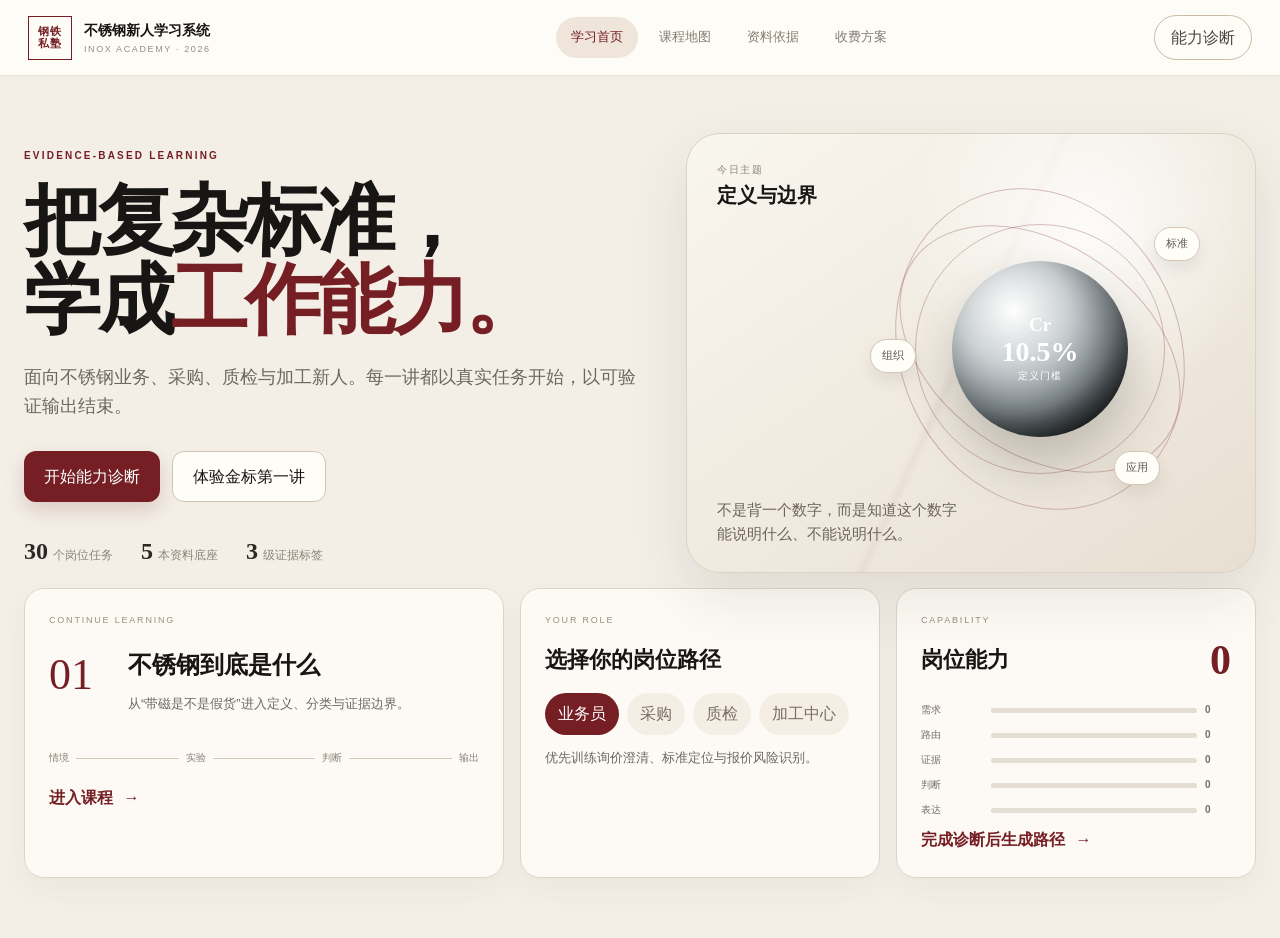
==== commit 0443ae6a: "redesign course as light tabbed academy interface" ====
--- a/course/index.html
+++ b/course/index.html
@@ -3,27 +3,53 @@
 <head>
 <meta charset="utf-8">
 <meta name="viewport" content="width=device-width,initial-scale=1">
-<meta name="description" content="钢铁私塾不锈钢新人AI学习系统">
-<title>不锈钢新人AI学习系统｜钢铁私塾</title>
-<link rel="stylesheet" href="styles.css">
-<link rel="stylesheet" href="styles-v2.css">
+<meta name="description" content="钢铁私塾不锈钢新人学习系统">
+<title>不锈钢新人学习系统｜钢铁私塾</title>
+<link rel="stylesheet" href="v3.css">
 </head>
 <body>
-<header class="nav"><div class="wrap navin"><a class="brand" href="#top"><span class="seal">钢铁<br>私塾</span><span><b>不锈钢新人学习系统</b><small>INOX START · 2026</small></span></a><nav class="links"><a href="#role">岗位路径</a><a href="#course">课程地图</a><a href="#source">资料依据</a><a href="#price">收费方案</a></nav><a class="btn secondary" href="#diagnose">能力挑战</a></div></header>
-<main id="top">
-<div class="hero"><div class="wrap"><span class="badge">高互动首发版 · 五本资料约束</span><h1>不是把标准背下来，<br>而是学会在工作中<em>找到依据。</em></h1><p class="lead">面向不锈钢业务、采购、质检和加工新人。通过真实任务、交互实验、证据审计与复述输出，训练识别牌号、阅读标准、补全询价与判断风险的能力。</p><div class="actions"><button class="btn primary" onclick="openDiag()">开始岗位能力挑战</button><button class="btn secondary" onclick="openLesson(1)">体验金标第一讲</button></div><div class="meta"><div><b>30</b><span>岗位任务课</span></div><div><b>5</b><span>权威资料底座</span></div><div><b>3</b><span>证据可信等级</span></div><div><b>4</b><span>岗位学习路径</span></div></div></div></div>
-<section id="role"><div class="wrap"><div class="head"><div><span class="eye">Role-based learning</span><h2>先选岗位，再学知识</h2></div><p class="sub">业务员担心报错，采购担心买错，质检担心漏检，加工中心担心混料。统一目录看似公平，实则让不同岗位绕远路。</p></div><div class="grid g4" id="roles"><div class="card role on" data-r="业务" onclick="chooseRole(this)"><i>已选择</i><div class="ico">业</div><h3>业务员</h3><p>发现询价缺项与报价风险。</p></div><div class="card role" data-r="采购" onclick="chooseRole(this)"><i>已选择</i><div class="ico">采</div><h3>采购</h3><p>形成可执行采购技术条件。</p></div><div class="card role" data-r="质检" onclick="chooseRole(this)"><i>已选择</i><div class="ico">检</div><h3>质检</h3><p>核对成分、性能、公差与检验。</p></div><div class="card role" data-r="加工" onclick="chooseRole(this)"><i>已选择</i><div class="ico">工</div><h3>加工中心</h3><p>理解表面、边部与加工条件。</p></div></div></div></section>
-<section id="diagnose"><div class="wrap"><div class="head"><div><span class="eye">Authentic assessment</span><h2>不做送分题，直接进入工作任务</h2></div><p class="sub">诊断由询价分诊、资料路由和证据审计组成。系统判断的不是你记住多少，而是你能否发现缺项、找到依据并控制结论边界。</p></div><div class="dash"><div class="card"><div class="ring" id="ring"><span><b id="pc">0</b>%<small>岗位能力</small></span></div><button class="btn primary full" onclick="openDiag()">开始约8分钟能力挑战</button></div><div class="card"><h3>五项核心能力</h3><div id="abilities"></div></div></div></div></section>
-<section id="course"><div class="wrap"><div class="head"><div><span class="eye">30-task curriculum</span><h2>每一讲，都要经过“情境—证据—决策—输出”</h2></div><p class="sub">前三讲为高互动体验单元。课程不以翻页为完成标准，而以学员能否作出判断、说明依据并完成工作输出为完成标准。</p></div><div class="filters"><button class="chip on" onclick="filterLessons('全部',this)">全部</button><button class="chip" onclick="filterLessons('基础',this)">基础认知</button><button class="chip" onclick="filterLessons('牌号',this)">常用牌号</button><button class="chip" onclick="filterLessons('标准',this)">标准阅读</button><button class="chip" onclick="filterLessons('实战',this)">岗位实战</button></div><div class="lessons" id="lessons"></div></div></section>
-<section id="source"><div class="wrap"><div class="head"><div><span class="eye">Evidence-constrained</span><h2>五本资料，各司其职</h2></div><p class="sub">标准负责规定，手册负责解释，历史资料负责说明技术如何走到今天。它们不能相互冒名顶替。</p></div><div class="sources"><article class="card source"><div><label>牌号标准</label><h3>GB/T 20878—2024</h3><p>定义、分类、牌号、统一数字代号与成分。</p></div><small>不能单独用于订货。</small></article><article class="card source"><div><label>产品标准</label><h3>ASTM A240/A240M—26</h3><p>压力容器及一般用途板、薄板和钢带。</p></div><small>成分、力学性能及附加要求。</small></article><article class="card source"><div><label>产品标准</label><h3>GB/T 713.7—2023</h3><p>承压设备用不锈钢与耐热钢板带。</p></div><small>尺寸、公差、性能与检验。</small></article><article class="card source"><div><label>解释资料</label><h3>Handbook of Stainless Steel</h3><p>组织、元素、腐蚀、生产、加工与选材。</p></div><small>Outokumpu，2013。</small></article><article class="card source"><div><label>历史资料</label><h3>The History of Stainless Steel</h3><p>发现、商业化、工艺、UNS与标准化。</p></div><small>Harold M. Cobb，ASM。</small></article></div><p class="note">课程只做必要短引、归纳和原创图解，不提供资料全文，也不把完整标准表格重新包装出售。</p></div></section>
-<section><div class="wrap"><div class="head"><div><span class="eye">Scenario lab</span><h2>先做任务，再补知识</h2></div><p class="sub">面对真实询价，先判断能不能报价。错误不是羞耻，而是系统找到教学入口的方式。</p></div><div class="lab"><div class="paper"><h3>客户询价单 · 教学示例</h3><div class="quote">“316L，8×2000×6000，10张，设备用。请报最低价。”</div><p>你认为还必须确认哪些技术条件？</p></div><div class="card choices"><h3>技术条件补全</h3><label><input type="checkbox" value="执行标准"> 执行标准</label><label><input type="checkbox" value="是否承压"> 是否用于承压设备</label><label><input type="checkbox" value="状态表面"> 交货状态与表面</label><label><input type="checkbox" value="尺寸公差"> 尺寸允许偏差</label><label><input type="checkbox" value="检验证书"> 附加检验与证书</label><label><input type="checkbox" value="颜色"> 客户喜欢的颜色</label><button class="btn primary full topgap" onclick="checkScenario()">提交判断</button><div class="feedback" id="fb">尚未提交。</div></div></div></div></section>
-<section><div class="wrap"><div class="head"><div><span class="eye">Socratic coach demo</span><h2>AI不替你判断，先让你说明理由</h2></div><p class="sub">本页面用本地规则引擎演示教学逻辑；正式AI版将基于五本资料检索回答，并显示来源、结论性质和适用边界。</p></div><div class="coach"><div class="chat" id="chat"><div class="bubble bot">客户只写“316L设备用”。为什么不能立刻报价？请从“用途—标准—交货—验收”四段组织回答。</div></div><div class="input"><input id="ask" placeholder="输入你的判断" onkeydown="if(event.key==='Enter')coachReply()"><button class="btn primary" onclick="coachReply()">提交</button></div></div></div></section>
-<section id="price"><div class="wrap"><div class="head"><div><span class="eye">Launch pricing</span><h2>首发收费方案</h2></div><p class="sub">收费的不是五份资料，而是资料约束下的学习路径、岗位训练、反馈机制与持续更新。</p></div><div class="grid g3"><article class="card price"><label class="eye">个人基础版</label><h3>新人30讲</h3><div class="money">¥399<small> / 年</small></div><ul><li>30讲互动课与知识卡</li><li>单元任务与结业作品</li><li>出处索引与进度记录</li></ul><button class="btn secondary" onclick="buy('个人基础版','399')">立即购买</button></article><article class="card price hot"><label class="eye">建议选择</label><h3>AI学习版</h3><div class="money">¥899<small> / 年</small></div><ul><li>基础版全部内容</li><li>证据约束型AI导师</li><li>个性化岗位路径</li><li>情境训练与错题诊断</li></ul><button class="btn primary" onclick="buy('AI学习版','899')">立即购买</button></article><article class="card price"><label class="eye">企业版</label><h3>岗位训练平台</h3><div class="money">¥19,800<small> / 年起</small></div><ul><li>30—50个企业账号</li><li>能力诊断与考试报告</li><li>企业案例配置</li><li>集中培训一次</li></ul><button class="btn secondary" onclick="buy('企业版','19800起')">咨询方案</button></article></div></div></section>
-<section><div class="wrap"><div class="copyright"><b>资料与责任边界</b><br>本系统为教学产品，不替代正式标准文本、技术协议、设计计算、材料工程判断或法定检验。五本资料未覆盖的问题应明确标记“资料未覆盖”，而不是补写一个看似像答案的答案。</div></div></section>
+<header class="topbar">
+  <a class="brand" href="#" data-view="home" aria-label="返回首页">
+    <span class="seal">钢铁<br>私塾</span>
+    <span><b>不锈钢新人学习系统</b><small>INOX ACADEMY · 2026</small></span>
+  </a>
+  <nav class="main-nav" aria-label="主导航">
+    <button class="nav-tab active" data-view="home">学习首页</button>
+    <button class="nav-tab" data-view="curriculum">课程地图</button>
+    <button class="nav-tab" data-view="sources">资料依据</button>
+    <button class="nav-tab" data-view="pricing">收费方案</button>
+  </nav>
+  <button class="outline-btn" id="openDiagnostic">能力诊断</button>
+</header>
+<main class="app-shell">
+  <section class="view active" id="view-home">
+    <div class="hero-grid">
+      <div class="hero-copy">
+        <span class="eyebrow">EVIDENCE-BASED LEARNING</span>
+        <h1>把复杂标准，<br>学成<em>工作能力。</em></h1>
+        <p>面向不锈钢业务、采购、质检与加工新人。每一讲都以真实任务开始，以可验证输出结束。</p>
+        <div class="hero-actions"><button class="primary-btn" id="heroDiagnostic">开始能力诊断</button><button class="ghost-btn" data-open-lesson="1">体验金标第一讲</button></div>
+        <div class="hero-proof"><span><b>30</b>个岗位任务</span><span><b>5</b>本资料底座</span><span><b>3</b>级证据标签</span></div>
+      </div>
+      <div class="hero-art" aria-label="不锈钢学习视觉装置">
+        <div class="art-caption"><span>今日主题</span><b>定义与边界</b></div>
+        <div class="metal-orbit"><div class="metal-disc"><span>Cr</span><b>10.5%</b><small>定义门槛</small></div><i class="orbit orbit-a"></i><i class="orbit orbit-b"></i><i class="orbit orbit-c"></i><span class="node node-a">标准</span><span class="node node-b">组织</span><span class="node node-c">应用</span></div>
+        <div class="art-note">不是背一个数字，而是知道这个数字能说明什么、不能说明什么。</div>
+      </div>
+    </div>
+    <div class="dashboard-grid">
+      <article class="feature-card continue-card"><div class="card-label">CONTINUE LEARNING</div><div class="continue-body"><div class="lesson-index">01</div><div><h2>不锈钢到底是什么</h2><p>从“带磁是不是假货”进入定义、分类与证据边界。</p></div></div><div class="micro-flow"><span>情境</span><i></i><span>实验</span><i></i><span>判断</span><i></i><span>输出</span></div><button class="text-btn" data-open-lesson="1">进入课程 <span>→</span></button></article>
+      <article class="feature-card path-card"><div class="card-label">YOUR ROLE</div><h3>选择你的岗位路径</h3><div class="role-pills" id="rolePills"><button class="selected" data-role="业务员">业务员</button><button data-role="采购">采购</button><button data-role="质检">质检</button><button data-role="加工中心">加工中心</button></div><p id="roleSummary">优先训练询价澄清、标准定位与报价风险识别。</p></article>
+      <article class="feature-card ability-card"><div class="card-label">CAPABILITY</div><div class="ability-head"><h3>岗位能力</h3><b id="abilityTotal">0</b></div><div id="abilityMini"></div><button class="text-btn" id="cardDiagnostic">完成诊断后生成路径 <span>→</span></button></article>
+    </div>
+  </section>
+  <section class="view" id="view-curriculum"><div class="view-head"><div><span class="eyebrow">CURRICULUM</span><h1>30讲，不做30段视频。</h1><p>统一采用“情境—证据—决策—输出”的任务式结构。</p></div><div class="segmented" id="moduleTabs"><button class="active" data-filter="全部">全部</button><button data-filter="基础">基础</button><button data-filter="牌号">牌号</button><button data-filter="标准">标准</button><button data-filter="实战">实战</button></div></div><div class="course-stage"><aside class="module-intro" id="moduleIntro"></aside><div class="course-list" id="courseList"></div></div></section>
+  <section class="view" id="view-sources"><div class="view-head compact"><div><span class="eyebrow">SOURCE LIBRARY</span><h1>五本资料，各司其职。</h1><p>标准负责规定，手册负责解释，历史资料负责说明技术从何而来。</p></div></div><div class="source-gallery" id="sourceGallery"></div><div class="source-principle"><div><span class="e-dot direct"></span><b>直接依据</b><small>标准条款或资料明确陈述</small></div><div><span class="e-dot synthesis"></span><b>跨资料归纳</b><small>由多个来源共同支持</small></div><div><span class="e-dot boundary"></span><b>资料未覆盖</b><small>明确停下，不用常识补写</small></div></div></section>
+  <section class="view" id="view-pricing"><div class="view-head compact"><div><span class="eyebrow">MEMBERSHIP</span><h1>收费的是训练系统，<br>不是五份资料。</h1><p>知识可以查到，判断力必须练出来。</p></div></div><div class="pricing-grid"><article class="price-card"><span>个人基础版</span><h2>新人30讲</h2><div class="price">¥399<small>/ 年</small></div><ul><li>30讲互动课程</li><li>任务与结业作品</li><li>证据索引</li></ul><button class="ghost-btn" data-buy="个人基础版|399">选择基础版</button></article><article class="price-card featured"><div class="recommend-badge">推荐</div><span>AI学习版</span><h2>证据型AI导师</h2><div class="price">¥899<small>/ 年</small></div><ul><li>包含基础版全部内容</li><li>个性化岗位路径</li><li>情境陪练与表达反馈</li></ul><button class="primary-btn" data-buy="AI学习版|899">选择AI版</button></article><article class="price-card"><span>企业版</span><h2>岗位训练平台</h2><div class="price">¥19,800<small>/ 年起</small></div><ul><li>30—50个企业账号</li><li>能力报告与统一考试</li><li>企业案例配置</li></ul><button class="ghost-btn" data-buy="企业版|19800起">咨询企业版</button></article></div></section>
 </main>
-<footer><div class="wrap foot"><div class="brand"><span class="seal">钢铁<br>私塾</span><span><b>口袋思库（无锡）信息科技有限公司</b><small>不锈钢行业知识与AI训练</small></span></div><div>© 2026 钢铁私塾 · Interactive MVP v0.2<br>ask304@outlook.com · 172-6023-0408</div></div></footer>
-<div class="modal" id="lessonM"><div class="box"><div class="mhead"><b id="lt"></b><button class="close" onclick="closeModal('lessonM')">关闭</button></div><div class="body" id="lc"></div></div></div>
-<div class="modal" id="diagM"><div class="box narrow"><div class="mhead"><b>岗位能力挑战</b><button class="close" onclick="closeModal('diagM')">关闭</button></div><div class="body" id="dq"></div></div></div>
-<div class="modal" id="buyM"><div class="box narrow"><div class="mhead"><b>课程购买</b><button class="close" onclick="closeModal('buyM')">关闭</button></div><div class="body"><h2 id="bt"></h2><p class="sub">首发阶段人工确认开通。支付链接接入后可直接跳转小鹅通、微信支付或自有收银台。</p><div class="order" id="order"></div><div class="actions"><button class="btn primary" onclick="copyOrder()">复制购买信息</button><a class="btn secondary" id="mail">邮件咨询</a></div></div></div></div>
-<script src="app-v2.js"></script>
-</body></html>+<div class="studio" id="diagnosticStudio" aria-hidden="true"><header class="studio-head"><div class="studio-brand"><span class="mini-seal">诊</span><div><b>岗位能力诊断</b><small id="diagTime">约 6 分钟</small></div></div><div class="studio-progress"><i id="diagProgress"></i></div><button class="icon-btn" data-close="diagnosticStudio">关闭</button></header><div class="studio-body" id="diagnosticBody"></div></div>
+<div class="studio" id="lessonStudio" aria-hidden="true"><header class="studio-head"><div class="studio-brand"><span class="mini-seal">课</span><div><b id="lessonTitle">课程</b><small id="lessonMeta">金标互动课</small></div></div><div class="studio-progress"><i id="lessonProgress"></i></div><button class="icon-btn" data-close="lessonStudio">关闭</button></header><div class="studio-body lesson-body" id="lessonBody"></div></div>
+<div class="purchase-sheet" id="purchaseSheet" aria-hidden="true"><div class="sheet-panel"><button class="sheet-close" data-close="purchaseSheet">×</button><span class="eyebrow">PURCHASE</span><h2 id="purchaseTitle"></h2><p>首发阶段人工确认开通。复制信息后通过邮件或微信提交即可。</p><pre id="purchaseText"></pre><div class="sheet-actions"><button class="primary-btn" id="copyPurchase">复制购买信息</button><a class="ghost-btn" id="purchaseMail">邮件咨询</a></div></div></div>
+<script src="v3.js"></script>
+</body>
+</html>
--- a/course/v3.css
+++ b/course/v3.css
@@ -0,0 +1 @@
+:root{--ivory:#f3efe7;--paper:#fffdf8;--paper-2:#f8f4ec;--ink:#171614;--muted:#6d6860;--line:#ddd5c7;--wine:#751f24;--wine-2:#9f3a34;--gold:#a88a55;--gold-soft:#d5c49e;--steel:#8f989d;--green:#55785d;--shadow:0 24px 60px rgba(46,37,25,.10);--radius:22px}*{box-sizing:border-box}html{scroll-behavior:smooth}body{margin:0;background:var(--ivory);color:var(--ink);font-family:-apple-system,BlinkMacSystemFont,"Segoe UI","PingFang SC","Microsoft YaHei",sans-serif;line-height:1.6}button,a,input,textarea{font:inherit}button{color:inherit}a{text-decoration:none;color:inherit}.topbar{height:76px;padding:0 max(28px,calc((100vw - 1280px)/2));display:flex;align-items:center;gap:30px;background:rgba(255,253,248,.92);border-bottom:1px solid rgba(160,145,122,.22);backdrop-filter:blur(18px);position:sticky;top:0;z-index:20}.brand{display:flex;align-items:center;gap:12px;min-width:275px}.seal{width:44px;height:44px;border:1px solid var(--wine);color:var(--wine);display:grid;place-items:center;font:700 11px/1.05 Georgia,"Songti SC",serif;letter-spacing:.08em}.brand b{display:block;font-size:14px}.brand small{display:block;font-size:9px;letter-spacing:.18em;color:#938b80}.main-nav{display:flex;justify-content:center;gap:6px;flex:1}.nav-tab{border:0;background:transparent;padding:10px 15px;border-radius:99px;color:#837c72;cursor:pointer;font-size:13px}.nav-tab.active{color:var(--wine);background:#efe5da}.outline-btn,.ghost-btn,.primary-btn,.text-btn,.icon-btn{border:0;cursor:pointer}.outline-btn{border:1px solid #c9bba5;background:transparent;padding:9px 16px;border-radius:99px;color:#4d4842}.primary-btn{background:var(--wine);color:#fff;padding:12px 20px;border-radius:12px;box-shadow:0 8px 20px rgba(117,31,36,.18)}.primary-btn:hover{background:#5f191d}.ghost-btn{background:var(--paper);border:1px solid #cfc4b4;padding:12px 20px;border-radius:12px}.text-btn{background:transparent;padding:0;color:var(--wine);font-weight:700}.text-btn span{margin-left:6px}.app-shell{width:min(1280px,calc(100% - 48px));margin:0 auto;padding:42px 0 60px;min-height:calc(100vh - 76px)}.view{display:none;animation:fade .28s ease}.view.active{display:block}@keyframes fade{from{opacity:0;transform:translateY(6px)}to{opacity:1;transform:none}}.eyebrow{font-size:10px;letter-spacing:.22em;color:var(--wine);font-weight:700}.hero-grid{display:grid;grid-template-columns:1.04fr .96fr;gap:44px;align-items:center;min-height:470px}.hero-copy h1{font:600 clamp(48px,6vw,86px)/1.02 Georgia,"Songti SC",serif;letter-spacing:-.045em;margin:17px 0 23px}.hero-copy h1 em{font-style:normal;color:var(--wine)}.hero-copy>p{max-width:670px;font-size:18px;color:var(--muted)}.hero-actions{display:flex;gap:12px;margin-top:30px}.hero-proof{display:flex;gap:28px;margin-top:36px;color:#8d8579;font-size:12px}.hero-proof b{font:600 24px Georgia,serif;color:#2c2925;margin-right:5px}.hero-art{height:440px;position:relative;border-radius:34px;background:linear-gradient(145deg,#f9f6ef,#e8dfd2);border:1px solid #ddd1c0;overflow:hidden;box-shadow:var(--shadow)}.hero-art:before{content:"";position:absolute;inset:0;background:radial-gradient(circle at 70% 22%,rgba(255,255,255,.85),transparent 34%),linear-gradient(115deg,transparent 48%,rgba(117,31,36,.045) 49%,transparent 50%)}.art-caption{position:absolute;top:28px;left:30px;z-index:2}.art-caption span,.art-caption b{display:block}.art-caption span{font-size:10px;letter-spacing:.18em;color:#8f8171}.art-caption b{font:600 20px Georgia,"Songti SC",serif;margin-top:4px}.metal-orbit{position:absolute;width:340px;height:340px;right:45px;top:45px;display:grid;place-items:center}.metal-disc{position:relative;z-index:3;width:176px;height:176px;border-radius:50%;display:grid;place-content:center;text-align:center;background:radial-gradient(circle at 35% 28%,#fff,#cad0d2 32%,#7f888d 60%,#24292b 80%,#d6dcdf 83%,#6e767b);box-shadow:inset -18px -20px 35px rgba(0,0,0,.32),0 28px 50px rgba(47,45,42,.24);color:#fff}.metal-disc span{font:700 19px Georgia,serif}.metal-disc b{font:700 28px Georgia,serif}.metal-disc small{font-size:10px;letter-spacing:.12em}.orbit{position:absolute;border:1px solid rgba(117,31,36,.28);border-radius:50%}.orbit-a{width:250px;height:250px}.orbit-b{width:310px;height:210px;transform:rotate(35deg)}.orbit-c{width:280px;height:330px;transform:rotate(-25deg)}.node{position:absolute;z-index:4;background:var(--paper);border:1px solid #d5c7b4;border-radius:99px;padding:7px 11px;font-size:11px;color:#5e5750;box-shadow:0 8px 18px rgba(0,0,0,.08)}.node-a{top:48px;right:10px}.node-b{left:0;top:160px}.node-c{bottom:34px;right:50px}.art-note{position:absolute;left:30px;bottom:26px;max-width:250px;color:#6b645b;font:15px/1.6 Georgia,"Songti SC",serif}.dashboard-grid{display:grid;grid-template-columns:1.2fr .9fr .9fr;gap:16px}.feature-card{min-height:220px;background:rgba(255,253,248,.82);border:1px solid var(--line);border-radius:20px;padding:24px;box-shadow:0 12px 30px rgba(65,52,35,.045)}.card-label{font-size:9px;letter-spacing:.2em;color:#9b8e7d}.continue-body{display:grid;grid-template-columns:64px 1fr;gap:15px;margin:22px 0}.lesson-index{font:500 44px Georgia,serif;color:var(--wine)}.continue-body h2{font:600 24px Georgia,"Songti SC",serif;margin:0}.continue-body p,.path-card p{color:var(--muted);font-size:13px}.micro-flow{display:flex;align-items:center;gap:7px;color:#8a8277;font-size:10px;margin:19px 0}.micro-flow i{height:1px;background:#d6cbbb;flex:1}.path-card h3,.ability-card h3{font:600 22px Georgia,"Songti SC",serif;margin:18px 0}.role-pills{display:flex;flex-wrap:wrap;gap:8px}.role-pills button{background:#f4eee5;border:1px solid transparent;border-radius:99px;padding:7px 12px;color:#776f65;cursor:pointer}.role-pills button.selected{background:var(--wine);color:#fff}.ability-head{display:flex;justify-content:space-between;align-items:center}.ability-head b{font:600 42px Georgia,serif;color:var(--wine)}.mini-ability{display:grid;grid-template-columns:62px 1fr 26px;gap:8px;align-items:center;font-size:10px;margin:9px 0;color:#756e64}.mini-ability i{height:5px;border-radius:99px;background:#e4ddd2;overflow:hidden}.mini-ability i b{display:block;height:100%;background:linear-gradient(90deg,var(--wine),#c27661)}.view-head{display:flex;justify-content:space-between;align-items:end;gap:30px;margin-bottom:30px}.view-head.compact{max-width:1000px}.view-head h1{font:600 clamp(36px,5vw,64px)/1.08 Georgia,"Songti SC",serif;margin:9px 0}.view-head p{color:var(--muted);margin:0}.segmented{display:flex;background:#e9e1d5;border-radius:99px;padding:4px}.segmented button{border:0;background:transparent;border-radius:99px;padding:8px 14px;cursor:pointer;color:#746c62}.segmented button.active{background:var(--paper);color:var(--wine);box-shadow:0 3px 12px rgba(50,40,25,.08)}.course-stage{display:grid;grid-template-columns:280px 1fr;gap:18px}.module-intro{background:linear-gradient(160deg,#7a2227,#4e171b);color:#fff;border-radius:24px;padding:28px;min-height:470px;position:sticky;top:110px}.module-intro span{font-size:10px;letter-spacing:.2em;color:#dec0b4}.module-intro h2{font:600 30px/1.25 Georgia,"Songti SC",serif}.module-intro p{color:#e0d0ca;font-size:13px}.module-intro .module-number{font:500 96px Georgia,serif;color:rgba(255,255,255,.11);position:absolute;bottom:18px;right:22px}.course-list{display:grid;grid-template-columns:1fr 1fr;gap:12px}.course-item{background:var(--paper);border:1px solid var(--line);border-radius:16px;padding:18px;min-height:140px;display:flex;flex-direction:column;justify-content:space-between;transition:.2s}.course-item.open{cursor:pointer}.course-item.open:hover{transform:translateY(-3px);box-shadow:var(--shadow);border-color:#c6ab91}.course-item.locked{opacity:.57}.course-item header{display:flex;justify-content:space-between}.course-item small{font-size:9px;letter-spacing:.14em;color:#938a7e}.course-item h3{font:600 19px Georgia,"Songti SC",serif;margin:15px 0 5px}.course-item p{font-size:12px;color:var(--muted);margin:0}.course-badge{font-size:9px;border:1px solid #d6c8b7;border-radius:99px;padding:3px 8px;color:#7e7164}.source-gallery{display:grid;grid-template-columns:repeat(5,1fr);gap:14px}.source-book{min-height:365px;border-radius:18px;padding:24px;display:flex;flex-direction:column;justify-content:space-between;position:relative;overflow:hidden;box-shadow:var(--shadow);transition:.25s}.source-book:hover{transform:translateY(-5px)}.source-book:after{content:"";position:absolute;width:170px;height:170px;border:1px solid currentColor;border-radius:50%;right:-70px;bottom:-70px;opacity:.12}.source-book span{font-size:9px;letter-spacing:.18em;opacity:.72}.source-book h2{font:600 25px/1.2 Georgia,"Songti SC",serif}.source-book p{font-size:12px;opacity:.78}.source-book small{font-size:10px}.book-a{background:#7a2328;color:#fff}.book-b{background:#2c3336;color:#fff}.book-c{background:#d5c2a2;color:#2a231c}.book-d{background:#d8e5e9;color:#1f3138}.book-e{background:#25211d;color:#e8d9c1}.source-principle{display:grid;grid-template-columns:repeat(3,1fr);gap:12px;margin-top:20px}.source-principle>div{background:var(--paper);border:1px solid var(--line);border-radius:14px;padding:15px;display:grid;grid-template-columns:14px 1fr;column-gap:8px}.source-principle small{grid-column:2;color:var(--muted)}.e-dot{width:9px;height:9px;border-radius:50%;margin-top:7px}.direct{background:#55785d}.synthesis{background:#b58c3e}.boundary{background:#9b4c43}.pricing-grid{display:grid;grid-template-columns:repeat(3,1fr);gap:16px;max-width:1100px}.price-card{background:var(--paper);border:1px solid var(--line);border-radius:24px;padding:28px;min-height:420px;display:flex;flex-direction:column;position:relative}.price-card.featured{background:linear-gradient(150deg,#7a2328,#4a171b);color:#fff;border:0;box-shadow:0 28px 60px rgba(72,20,24,.24);transform:translateY(-8px)}.recommend-badge{position:absolute;right:18px;top:18px;background:#d7bd87;color:#4c2c21;padding:5px 10px;border-radius:99px;font-size:10px}.price-card>span{font-size:10px;letter-spacing:.18em;color:#92877b}.price-card.featured>span{color:#d9b9ae}.price-card h2{font:600 28px Georgia,"Songti SC",serif}.price{font:600 48px Georgia,serif;margin:13px 0}.price small{font:12px sans-serif;color:#93897e}.price-card.featured .price small{color:#dcc9c2}.price-card ul{padding-left:20px;color:#746d63;flex:1}.price-card.featured ul{color:#e4d3ce}.studio{position:fixed;inset:0;z-index:100;background:var(--ivory);display:none;overflow:auto}.studio.open{display:block;animation:studioIn .28s ease}@keyframes studioIn{from{opacity:0;transform:translateY(12px)}to{opacity:1;transform:none}}.studio-head{height:72px;padding:0 max(28px,calc((100vw - 1180px)/2));display:grid;grid-template-columns:260px 1fr 80px;align-items:center;gap:25px;background:rgba(255,253,248,.94);border-bottom:1px solid var(--line);position:sticky;top:0;z-index:4;backdrop-filter:blur(18px)}.studio-brand{display:flex;align-items:center;gap:10px}.studio-brand b,.studio-brand small{display:block}.studio-brand small{font-size:10px;color:#8b8378}.mini-seal{width:34px;height:34px;border:1px solid var(--wine);color:var(--wine);display:grid;place-items:center;font:700 14px Georgia,serif}.studio-progress{height:3px;background:#e4dbce;border-radius:9px;overflow:hidden}.studio-progress i{display:block;height:100%;width:0;background:linear-gradient(90deg,var(--wine),#ca7861);transition:.35s}.icon-btn{background:transparent;color:#6f675e}.studio-body{width:min(1120px,calc(100% - 40px));margin:0 auto;padding:48px 0 70px}.diag-shell{max-width:930px;margin:auto}.step-kicker{display:flex;align-items:center;justify-content:space-between;color:#8f877d;font-size:11px}.step-kicker b{color:var(--wine);letter-spacing:.16em}.diag-shell h1,.lesson-screen h1{font:600 clamp(34px,5vw,58px)/1.12 Georgia,"Songti SC",serif;margin:16px 0}.diag-shell>.lead,.lesson-screen>.lead{font-size:17px;color:var(--muted);max-width:780px}.instruction{display:flex;align-items:center;gap:10px;background:#ebe2d6;border-radius:12px;padding:11px 14px;margin:22px 0;color:#5d554d;font-size:13px}.instruction b{width:25px;height:25px;border-radius:50%;background:var(--wine);color:#fff;display:grid;place-items:center}.inquiry-card{background:var(--paper);border:1px solid #d5c8b7;border-radius:18px;padding:22px;margin:18px 0 24px;display:flex;justify-content:space-between;align-items:center;box-shadow:0 12px 28px rgba(70,55,35,.06)}.inquiry-card span{font-size:10px;letter-spacing:.17em;color:#968b7e}.inquiry-card strong{font:600 23px Georgia,"Songti SC",serif}.inquiry-card small{color:#9c645d}.select-tags{display:flex;flex-wrap:wrap;gap:10px}.select-tag{border:1px solid #d8cdbf;background:var(--paper);border-radius:99px;padding:11px 16px;cursor:pointer;color:#5f5850;transition:.18s}.select-tag:before{content:"+";display:inline-grid;place-items:center;width:18px;height:18px;border-radius:50%;background:#ece4d9;margin-right:7px;font-size:12px}.select-tag.selected{background:#f1e3df;border-color:#a65b52;color:var(--wine)}.select-tag.selected:before{content:"✓";background:var(--wine);color:#fff}.diag-actions,.lesson-actions{display:flex;align-items:center;justify-content:space-between;margin-top:32px;padding-top:20px;border-top:1px solid var(--line)}.diag-actions small{color:#8d857a}.feedback-panel{margin-top:20px;background:var(--paper);border:1px solid var(--line);border-radius:16px;padding:20px}.feedback-panel h3{margin:0 0 8px;font:600 20px Georgia,"Songti SC",serif}.feedback-panel p{color:var(--muted);margin:0}.answer-line{display:flex;flex-wrap:wrap;gap:7px;margin-top:12px}.answer-chip{border-radius:99px;padding:5px 9px;font-size:10px}.answer-chip.ok{background:#e3eee5;color:#41654a}.answer-chip.miss{background:#f3e2df;color:#8a3935}.choice-grid{display:grid;grid-template-columns:repeat(2,1fr);gap:12px;margin-top:25px}.choice-card{background:var(--paper);border:1px solid var(--line);border-radius:16px;padding:20px;text-align:left;cursor:pointer;min-height:125px;transition:.18s}.choice-card:hover{border-color:#bda68c;transform:translateY(-2px)}.choice-card.selected{border-color:var(--wine);box-shadow:0 0 0 2px rgba(117,31,36,.08)}.choice-card span{font-size:9px;color:#9a9084;letter-spacing:.12em}.choice-card b{display:block;font:600 18px Georgia,"Songti SC",serif;margin-top:12px}.claim-card{background:var(--paper);border:1px solid var(--line);border-radius:20px;padding:28px;margin-top:25px}.claim-card blockquote{font:600 25px/1.55 Georgia,"Songti SC",serif;margin:0}.evidence-buttons{display:flex;gap:10px;margin-top:20px}.evidence-buttons button{flex:1;border:1px solid #d5c8b7;background:#f8f3ea;border-radius:12px;padding:13px;cursor:pointer}.evidence-buttons button.selected{border-color:var(--wine);background:#f0e0dc;color:var(--wine)}.report-card{background:linear-gradient(150deg,#fffdf8,#ede4d8);border:1px solid #d8cbbb;border-radius:28px;padding:34px;box-shadow:var(--shadow)}.report-top{display:flex;justify-content:space-between;gap:20px}.report-score{font:600 74px Georgia,serif;color:var(--wine)}.report-score small{font:12px sans-serif;color:#8a8176}.report-card h1{font-size:44px}.report-bars{display:grid;grid-template-columns:1fr 1fr;gap:12px;margin:25px 0}.report-bar{background:rgba(255,255,255,.55);border:1px solid #ded4c6;border-radius:13px;padding:14px}.report-bar header{display:flex;justify-content:space-between;font-size:12px}.report-bar i{display:block;height:6px;background:#e2d9cd;border-radius:99px;margin-top:9px;overflow:hidden}.report-bar i b{display:block;height:100%;background:linear-gradient(90deg,var(--wine),#c46f5a)}.lesson-body{width:min(1200px,calc(100% - 40px))}.lesson-screen{max-width:1050px;margin:auto}.lesson-grid{display:grid;grid-template-columns:1fr 1fr;gap:20px;margin-top:28px}.scenario-card{background:var(--paper);border:1px solid var(--line);border-radius:22px;padding:26px}.scenario-card.quote{background:linear-gradient(145deg,#741f24,#4e171b);color:#fff}.scenario-card.quote p{font:600 25px/1.55 Georgia,"Songti SC",serif}.decision-options{display:grid;gap:10px}.decision-option{background:var(--paper);border:1px solid var(--line);border-radius:15px;padding:16px;text-align:left;cursor:pointer}.decision-option b{display:block}.decision-option small{color:var(--muted)}.decision-option.correct{border-color:#6b9073;background:#eaf1e9}.decision-option.wrong{border-color:#a6544d;background:#f4e3df}.definition-lab{display:grid;grid-template-columns:380px 1fr;gap:34px;align-items:center;margin-top:30px}.definition-art{height:350px;background:linear-gradient(145deg,#e9e3da,#f9f7f2);border:1px solid var(--line);border-radius:28px;display:grid;place-items:center;position:relative;overflow:hidden}.definition-art:before,.definition-art:after{content:"";position:absolute;border-radius:50%;border:1px solid rgba(117,31,36,.24)}.definition-art:before{width:280px;height:280px}.definition-art:after{width:220px;height:320px;transform:rotate(35deg)}.definition-core{width:180px;height:180px;border-radius:50%;display:grid;place-content:center;text-align:center;z-index:2;color:#fff;background:radial-gradient(circle at 32% 26%,#fff,#bcc3c6 27%,#737d81 52%,#202527 73%,#dfe4e5 75%,#687175);box-shadow:inset -15px -20px 30px rgba(0,0,0,.35),0 24px 40px rgba(30,30,30,.24)}.definition-core b{font:600 22px Georgia,serif}.definition-core small{font-size:10px}.lab-control{margin:21px 0}.lab-control header{display:flex;justify-content:space-between}.lab-control input{width:100%;accent-color:var(--wine)}.verdict{border-left:3px solid var(--wine);padding:12px 15px;background:#eee6da;border-radius:0 12px 12px 0}.family-tabs{display:flex;gap:8px;flex-wrap:wrap;margin:22px 0}.family-tabs button{border:1px solid #d6cabb;background:var(--paper);border-radius:99px;padding:9px 14px;cursor:pointer}.family-tabs button.active{background:var(--wine);color:#fff;border-color:var(--wine)}.family-panel{display:grid;grid-template-columns:180px 1fr;gap:25px;background:var(--paper);border:1px solid var(--line);border-radius:22px;padding:28px}.family-mark{width:170px;height:170px;border-radius:50%;display:grid;place-items:center;text-align:center;background:radial-gradient(circle,#fff,#d7dde0 52%,#8e979b);color:#2b3032;font:600 22px Georgia,"Songti SC",serif}.family-panel h2{font:600 28px Georgia,"Songti SC",serif}.family-panel p{color:var(--muted)}.evidence-stack{display:grid;grid-template-columns:repeat(3,1fr);gap:13px;margin-top:28px}.evidence-card{background:var(--paper);border:1px solid var(--line);border-top:4px solid var(--green);border-radius:18px;padding:20px;cursor:pointer;min-height:230px}.evidence-card.synthesis-card{border-top-color:#b58c3e}.evidence-card.boundary-card{border-top-color:#9b4c43}.evidence-card span{font-size:9px;letter-spacing:.13em;color:#8f8579}.evidence-card h3{font:600 20px Georgia,"Songti SC",serif}.evidence-card p{color:var(--muted);font-size:13px}.evidence-card .more{display:none;border-top:1px solid var(--line);padding-top:12px;margin-top:12px;font-size:12px}.evidence-card.open .more{display:block}.teachback{background:var(--paper);border:1px solid var(--line);border-radius:22px;padding:26px;margin-top:24px}.teachback textarea{width:100%;min-height:170px;border:1px solid #d8ccbd;border-radius:14px;background:#fbf8f2;padding:16px;resize:vertical}.coach-result{margin-top:15px;padding:16px;background:#eee6da;border-radius:14px}.coach-result h3{margin-top:0}.rubric-line{display:flex;align-items:center;gap:8px;font-size:13px;margin:6px 0}.rubric-line.hit{color:#4e7657}.rubric-line.miss{color:#8f635e}.purchase-sheet{position:fixed;inset:0;background:rgba(37,29,23,.28);z-index:130;display:none;align-items:flex-end;justify-content:center;backdrop-filter:blur(8px)}.purchase-sheet.open{display:flex}.sheet-panel{width:min(620px,calc(100% - 24px));background:var(--paper);border-radius:26px 26px 0 0;padding:32px;position:relative;box-shadow:0 -20px 60px rgba(0,0,0,.18)}.sheet-close{position:absolute;right:20px;top:18px;border:0;background:transparent;font-size:24px;cursor:pointer}.sheet-panel pre{white-space:pre-wrap;background:#f0e8dc;border-radius:12px;padding:15px}.sheet-actions{display:flex;gap:10px}.hidden{display:none!important}@media(max-width:980px){.main-nav{display:none}.topbar{padding:0 18px}.brand{min-width:0;flex:1}.hero-grid,.dashboard-grid,.course-stage,.definition-lab{grid-template-columns:1fr}.hero-art{height:380px}.dashboard-grid{gap:12px}.module-intro{position:relative;top:0;min-height:230px}.source-gallery{grid-template-columns:1fr 1fr}.course-list{grid-template-columns:1fr}.pricing-grid{grid-template-columns:1fr}.price-card.featured{transform:none}.studio-head{grid-template-columns:190px 1fr 60px;padding:0 18px}.lesson-grid,.evidence-stack{grid-template-columns:1fr}.family-panel{grid-template-columns:1fr}.family-mark{width:140px;height:140px}.report-bars{grid-template-columns:1fr}}@media(max-width:620px){.app-shell{width:min(100% - 28px,1280px);padding-top:24px}.topbar{height:68px}.brand b{font-size:12px}.outline-btn{padding:8px 12px}.hero-grid{min-height:auto;gap:20px}.hero-copy h1{font-size:47px}.hero-copy>p{font-size:15px}.hero-actions{display:grid}.hero-proof{gap:13px;flex-wrap:wrap}.hero-art{height:330px}.metal-orbit{width:280px;height:280px;right:5px}.metal-disc{width:145px;height:145px}.orbit-a{width:210px;height:210px}.orbit-b{width:250px;height:175px}.orbit-c{width:235px;height:270px}.dashboard-grid{grid-template-columns:1fr}.view-head{display:block}.segmented{margin-top:18px;overflow:auto}.source-gallery{grid-template-columns:1fr}.source-principle{grid-template-columns:1fr}.studio-head{grid-template-columns:1fr 56px}.studio-progress{position:absolute;left:0;right:0;bottom:0}.studio-brand small{display:none}.studio-body{width:min(100% - 26px,1120px);padding-top:26px}.diag-shell h1,.lesson-screen h1{font-size:34px}.inquiry-card{display:block}.inquiry-card strong,.inquiry-card small{display:block;margin-top:7px}.choice-grid{grid-template-columns:1fr}.evidence-buttons{display:grid}.report-top{display:block}.report-card h1{font-size:35px}.report-score{font-size:58px}.definition-art{height:290px}.family-panel{padding:19px}.source-book{min-height:260px}.art-note{max-width:190px}.sheet-actions{display:grid}}
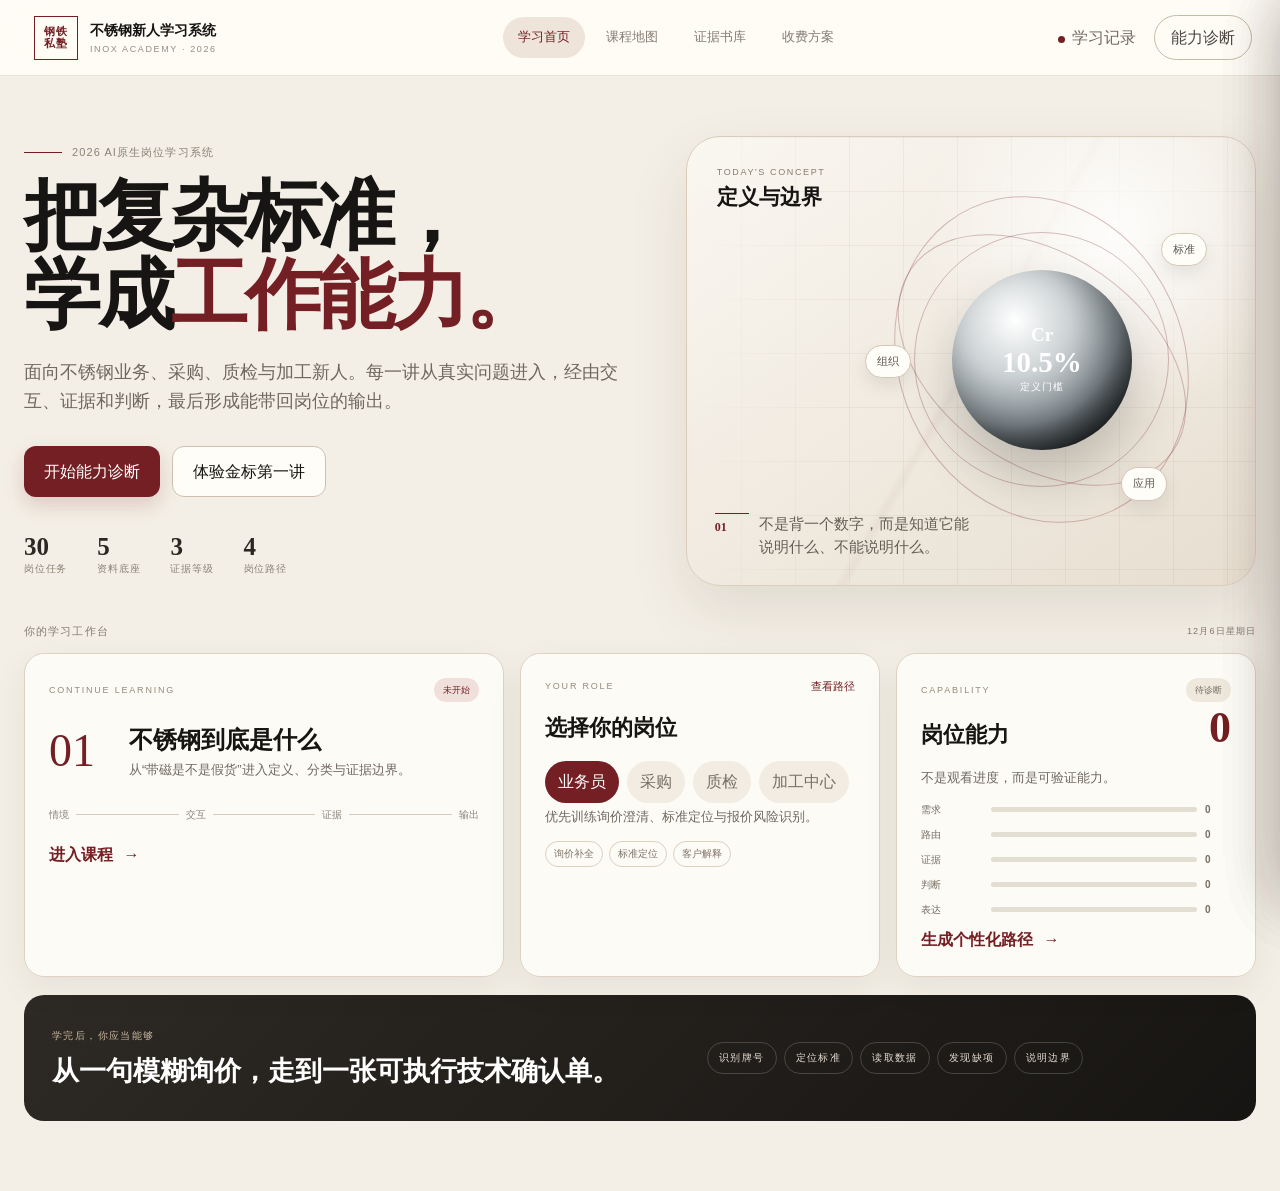
==== commit bde02a28: "launch modular academy v4 experience" ====
--- a/course/index.html
+++ b/course/index.html
@@ -1,55 +1,147 @@
 <!doctype html>
 <html lang="zh-CN">
 <head>
-<meta charset="utf-8">
-<meta name="viewport" content="width=device-width,initial-scale=1">
-<meta name="description" content="钢铁私塾不锈钢新人学习系统">
-<title>不锈钢新人学习系统｜钢铁私塾</title>
-<link rel="stylesheet" href="v3.css">
+  <meta charset="utf-8">
+  <meta name="viewport" content="width=device-width,initial-scale=1,viewport-fit=cover">
+  <meta name="description" content="钢铁私塾不锈钢新人学习系统：以五本权威资料为证据底座的岗位能力训练平台。">
+  <meta name="theme-color" content="#f4efe6">
+  <meta property="og:title" content="不锈钢新人学习系统｜钢铁私塾">
+  <meta property="og:description" content="把复杂标准，学成工作能力。">
+  <title>不锈钢新人学习系统｜钢铁私塾</title>
+  <link rel="stylesheet" href="academy-base.css?v=4.0">
+  <link rel="stylesheet" href="academy-pages.css?v=4.0">
+  <link rel="stylesheet" href="academy-studio.css?v=4.0">
 </head>
 <body>
-<header class="topbar">
-  <a class="brand" href="#" data-view="home" aria-label="返回首页">
-    <span class="seal">钢铁<br>私塾</span>
-    <span><b>不锈钢新人学习系统</b><small>INOX ACADEMY · 2026</small></span>
-  </a>
-  <nav class="main-nav" aria-label="主导航">
-    <button class="nav-tab active" data-view="home">学习首页</button>
-    <button class="nav-tab" data-view="curriculum">课程地图</button>
-    <button class="nav-tab" data-view="sources">资料依据</button>
-    <button class="nav-tab" data-view="pricing">收费方案</button>
-  </nav>
-  <button class="outline-btn" id="openDiagnostic">能力诊断</button>
-</header>
-<main class="app-shell">
-  <section class="view active" id="view-home">
-    <div class="hero-grid">
-      <div class="hero-copy">
-        <span class="eyebrow">EVIDENCE-BASED LEARNING</span>
-        <h1>把复杂标准，<br>学成<em>工作能力。</em></h1>
-        <p>面向不锈钢业务、采购、质检与加工新人。每一讲都以真实任务开始，以可验证输出结束。</p>
-        <div class="hero-actions"><button class="primary-btn" id="heroDiagnostic">开始能力诊断</button><button class="ghost-btn" data-open-lesson="1">体验金标第一讲</button></div>
-        <div class="hero-proof"><span><b>30</b>个岗位任务</span><span><b>5</b>本资料底座</span><span><b>3</b>级证据标签</span></div>
+  <a class="skip-link" href="#mainContent">跳到主要内容</a>
+  <header class="topbar">
+    <button class="brand" type="button" data-view="home" aria-label="返回学习首页">
+      <span class="seal">钢铁<br>私塾</span>
+      <span><b>不锈钢新人学习系统</b><small>INOX ACADEMY · 2026</small></span>
+    </button>
+    <nav class="main-nav" aria-label="主导航">
+      <button class="nav-tab active" type="button" data-view="home">学习首页</button>
+      <button class="nav-tab" type="button" data-view="curriculum">课程地图</button>
+      <button class="nav-tab" type="button" data-view="sources">证据书库</button>
+      <button class="nav-tab" type="button" data-view="pricing">收费方案</button>
+    </nav>
+    <div class="top-actions">
+      <button class="quiet-btn record-btn" type="button" id="openRecord"><span class="record-dot"></span>学习记录</button>
+      <button class="outline-btn" type="button" id="openDiagnostic">能力诊断</button>
+      <button class="mobile-menu-btn" type="button" id="mobileMenu" aria-label="打开菜单" aria-expanded="false">菜单</button>
+    </div>
+  </header>
+  <div class="mobile-nav" id="mobileNav" aria-hidden="true">
+    <button type="button" data-view="home">学习首页</button>
+    <button type="button" data-view="curriculum">课程地图</button>
+    <button type="button" data-view="sources">证据书库</button>
+    <button type="button" data-view="pricing">收费方案</button>
+    <button type="button" id="mobileDiagnostic">能力诊断</button>
+  </div>
+
+  <main class="app-shell" id="mainContent">
+    <section class="view active" id="view-home" aria-labelledby="homeTitle">
+      <div class="hero-grid">
+        <div class="hero-copy">
+          <div class="edition-line"><span></span>2026 AI原生岗位学习系统</div>
+          <h1 id="homeTitle">把复杂标准，<br>学成<em>工作能力。</em></h1>
+          <p>面向不锈钢业务、采购、质检与加工新人。每一讲从真实问题进入，经由交互、证据和判断，最后形成能带回岗位的输出。</p>
+          <div class="hero-actions">
+            <button class="primary-btn" type="button" id="heroDiagnostic">开始能力诊断</button>
+            <button class="ghost-btn" type="button" data-open-lesson="1">体验金标第一讲</button>
+          </div>
+          <div class="hero-proof" aria-label="课程特征">
+            <span><b>30</b><small>岗位任务</small></span>
+            <span><b>5</b><small>资料底座</small></span>
+            <span><b>3</b><small>证据等级</small></span>
+            <span><b>4</b><small>岗位路径</small></span>
+          </div>
+        </div>
+        <div class="hero-art" aria-label="不锈钢知识视觉装置">
+          <div class="art-grid"></div>
+          <div class="art-caption"><span>TODAY'S CONCEPT</span><b>定义与边界</b></div>
+          <div class="metal-orbit">
+            <div class="metal-disc"><span>Cr</span><b>10.5%</b><small>定义门槛</small></div>
+            <i class="orbit orbit-a"></i><i class="orbit orbit-b"></i><i class="orbit orbit-c"></i>
+            <span class="node node-a">标准</span><span class="node node-b">组织</span><span class="node node-c">应用</span>
+          </div>
+          <div class="art-note"><b>01</b><span>不是背一个数字，而是知道它能说明什么、不能说明什么。</span></div>
+        </div>
       </div>
-      <div class="hero-art" aria-label="不锈钢学习视觉装置">
-        <div class="art-caption"><span>今日主题</span><b>定义与边界</b></div>
-        <div class="metal-orbit"><div class="metal-disc"><span>Cr</span><b>10.5%</b><small>定义门槛</small></div><i class="orbit orbit-a"></i><i class="orbit orbit-b"></i><i class="orbit orbit-c"></i><span class="node node-a">标准</span><span class="node node-b">组织</span><span class="node node-c">应用</span></div>
-        <div class="art-note">不是背一个数字，而是知道这个数字能说明什么、不能说明什么。</div>
+      <div class="dashboard-head"><span>你的学习工作台</span><small id="dashboardDate"></small></div>
+      <div class="dashboard-grid">
+        <article class="feature-card continue-card">
+          <div class="card-top"><span class="card-label">CONTINUE LEARNING</span><span class="status-pill" id="resumeStatus">未开始</span></div>
+          <div class="continue-body"><div class="lesson-index" id="resumeIndex">01</div><div><h2 id="resumeTitle">不锈钢到底是什么</h2><p id="resumeDesc">从“带磁是不是假货”进入定义、分类与证据边界。</p></div></div>
+          <div class="micro-flow"><span>情境</span><i></i><span>交互</span><i></i><span>证据</span><i></i><span>输出</span></div>
+          <button class="text-btn" type="button" id="resumeButton">进入课程 <span>→</span></button>
+        </article>
+        <article class="feature-card path-card">
+          <div class="card-top"><span class="card-label">YOUR ROLE</span><button class="mini-link" type="button" data-view="curriculum">查看路径</button></div>
+          <h3>选择你的岗位</h3>
+          <div class="role-pills" id="rolePills">
+            <button type="button" class="selected" data-role="业务员">业务员</button><button type="button" data-role="采购">采购</button><button type="button" data-role="质检">质检</button><button type="button" data-role="加工中心">加工中心</button>
+          </div>
+          <p id="roleSummary"></p><div class="path-focus" id="pathFocus"></div>
+        </article>
+        <article class="feature-card ability-card">
+          <div class="card-top"><span class="card-label">CAPABILITY</span><span class="status-pill subtle" id="abilityLevel">待诊断</span></div>
+          <div class="ability-head"><div><h3>岗位能力</h3><p>不是观看进度，而是可验证能力。</p></div><b id="abilityTotal">0</b></div>
+          <div id="abilityMini"></div><button class="text-btn" type="button" id="cardDiagnostic">生成个性化路径 <span>→</span></button>
+        </article>
       </div>
-    </div>
-    <div class="dashboard-grid">
-      <article class="feature-card continue-card"><div class="card-label">CONTINUE LEARNING</div><div class="continue-body"><div class="lesson-index">01</div><div><h2>不锈钢到底是什么</h2><p>从“带磁是不是假货”进入定义、分类与证据边界。</p></div></div><div class="micro-flow"><span>情境</span><i></i><span>实验</span><i></i><span>判断</span><i></i><span>输出</span></div><button class="text-btn" data-open-lesson="1">进入课程 <span>→</span></button></article>
-      <article class="feature-card path-card"><div class="card-label">YOUR ROLE</div><h3>选择你的岗位路径</h3><div class="role-pills" id="rolePills"><button class="selected" data-role="业务员">业务员</button><button data-role="采购">采购</button><button data-role="质检">质检</button><button data-role="加工中心">加工中心</button></div><p id="roleSummary">优先训练询价澄清、标准定位与报价风险识别。</p></article>
-      <article class="feature-card ability-card"><div class="card-label">CAPABILITY</div><div class="ability-head"><h3>岗位能力</h3><b id="abilityTotal">0</b></div><div id="abilityMini"></div><button class="text-btn" id="cardDiagnostic">完成诊断后生成路径 <span>→</span></button></article>
-    </div>
-  </section>
-  <section class="view" id="view-curriculum"><div class="view-head"><div><span class="eyebrow">CURRICULUM</span><h1>30讲，不做30段视频。</h1><p>统一采用“情境—证据—决策—输出”的任务式结构。</p></div><div class="segmented" id="moduleTabs"><button class="active" data-filter="全部">全部</button><button data-filter="基础">基础</button><button data-filter="牌号">牌号</button><button data-filter="标准">标准</button><button data-filter="实战">实战</button></div></div><div class="course-stage"><aside class="module-intro" id="moduleIntro"></aside><div class="course-list" id="courseList"></div></div></section>
-  <section class="view" id="view-sources"><div class="view-head compact"><div><span class="eyebrow">SOURCE LIBRARY</span><h1>五本资料，各司其职。</h1><p>标准负责规定，手册负责解释，历史资料负责说明技术从何而来。</p></div></div><div class="source-gallery" id="sourceGallery"></div><div class="source-principle"><div><span class="e-dot direct"></span><b>直接依据</b><small>标准条款或资料明确陈述</small></div><div><span class="e-dot synthesis"></span><b>跨资料归纳</b><small>由多个来源共同支持</small></div><div><span class="e-dot boundary"></span><b>资料未覆盖</b><small>明确停下，不用常识补写</small></div></div></section>
-  <section class="view" id="view-pricing"><div class="view-head compact"><div><span class="eyebrow">MEMBERSHIP</span><h1>收费的是训练系统，<br>不是五份资料。</h1><p>知识可以查到，判断力必须练出来。</p></div></div><div class="pricing-grid"><article class="price-card"><span>个人基础版</span><h2>新人30讲</h2><div class="price">¥399<small>/ 年</small></div><ul><li>30讲互动课程</li><li>任务与结业作品</li><li>证据索引</li></ul><button class="ghost-btn" data-buy="个人基础版|399">选择基础版</button></article><article class="price-card featured"><div class="recommend-badge">推荐</div><span>AI学习版</span><h2>证据型AI导师</h2><div class="price">¥899<small>/ 年</small></div><ul><li>包含基础版全部内容</li><li>个性化岗位路径</li><li>情境陪练与表达反馈</li></ul><button class="primary-btn" data-buy="AI学习版|899">选择AI版</button></article><article class="price-card"><span>企业版</span><h2>岗位训练平台</h2><div class="price">¥19,800<small>/ 年起</small></div><ul><li>30—50个企业账号</li><li>能力报告与统一考试</li><li>企业案例配置</li></ul><button class="ghost-btn" data-buy="企业版|19800起">咨询企业版</button></article></div></section>
-</main>
-<div class="studio" id="diagnosticStudio" aria-hidden="true"><header class="studio-head"><div class="studio-brand"><span class="mini-seal">诊</span><div><b>岗位能力诊断</b><small id="diagTime">约 6 分钟</small></div></div><div class="studio-progress"><i id="diagProgress"></i></div><button class="icon-btn" data-close="diagnosticStudio">关闭</button></header><div class="studio-body" id="diagnosticBody"></div></div>
-<div class="studio" id="lessonStudio" aria-hidden="true"><header class="studio-head"><div class="studio-brand"><span class="mini-seal">课</span><div><b id="lessonTitle">课程</b><small id="lessonMeta">金标互动课</small></div></div><div class="studio-progress"><i id="lessonProgress"></i></div><button class="icon-btn" data-close="lessonStudio">关闭</button></header><div class="studio-body lesson-body" id="lessonBody"></div></div>
-<div class="purchase-sheet" id="purchaseSheet" aria-hidden="true"><div class="sheet-panel"><button class="sheet-close" data-close="purchaseSheet">×</button><span class="eyebrow">PURCHASE</span><h2 id="purchaseTitle"></h2><p>首发阶段人工确认开通。复制信息后通过邮件或微信提交即可。</p><pre id="purchaseText"></pre><div class="sheet-actions"><button class="primary-btn" id="copyPurchase">复制购买信息</button><a class="ghost-btn" id="purchaseMail">邮件咨询</a></div></div></div>
-<script src="v3.js"></script>
+      <div class="outcome-strip"><div><span>学完后，你应当能够</span><h2>从一句模糊询价，走到一张可执行技术确认单。</h2></div><div class="outcome-list"><span>识别牌号</span><span>定位标准</span><span>读取数据</span><span>发现缺项</span><span>说明边界</span></div></div>
+    </section>
+
+    <section class="view" id="view-curriculum" aria-labelledby="curriculumTitle">
+      <div class="view-head">
+        <div><span class="eyebrow">CURRICULUM</span><h1 id="curriculumTitle">30讲，不做30段视频。</h1><p>统一采用“情境—交互—证据—决策—输出”的任务式结构。</p></div>
+        <div class="curriculum-tools"><label class="search-box"><span>搜索</span><input id="courseSearch" type="search" placeholder="牌号、标准、能力…"></label><div class="segmented" id="moduleTabs"><button class="active" type="button" data-filter="全部">全部</button><button type="button" data-filter="基础">基础</button><button type="button" data-filter="牌号">牌号</button><button type="button" data-filter="标准">标准</button><button type="button" data-filter="实战">实战</button></div></div>
+      </div>
+      <div class="path-banner" id="roleBanner"></div>
+      <div class="course-stage"><aside class="module-intro" id="moduleIntro"></aside><div><div class="course-results"><span id="courseCount"></span><button class="mini-link" type="button" id="toggleRecommended">只看岗位推荐</button></div><div class="course-list" id="courseList"></div><div class="empty-state hidden" id="courseEmpty">没有找到匹配课程。换一个关键词试试。</div></div></div>
+    </section>
+
+    <section class="view" id="view-sources" aria-labelledby="sourcesTitle">
+      <div class="view-head compact"><div><span class="eyebrow">SOURCE LIBRARY</span><h1 id="sourcesTitle">五本资料，各司其职。</h1><p>标准负责规定，手册负责解释，历史资料负责说明技术从何而来。</p></div></div>
+      <div class="source-gallery" id="sourceGallery"></div>
+      <div class="evidence-method"><div class="method-copy"><span class="eyebrow">EVIDENCE METHOD</span><h2>每个结论，都必须先回答三个问题。</h2></div><div class="method-steps"><article><b>01</b><h3>它从哪里来？</h3><p>标出标准、条款、表格或教材章节。</p></article><article><b>02</b><h3>它是什么性质？</h3><p>区分直接规定、资料解释和跨资料归纳。</p></article><article><b>03</b><h3>它能用到哪里？</h3><p>说明产品形式、用途、环境与版本边界。</p></article></div></div>
+      <div class="source-principle"><div><span class="e-dot direct"></span><b>直接依据</b><small>标准条款或资料明确陈述</small></div><div><span class="e-dot synthesis"></span><b>跨资料归纳</b><small>由多个来源共同支持</small></div><div><span class="e-dot boundary"></span><b>资料未覆盖</b><small>明确停下，不用常识补写</small></div></div>
+    </section>
+
+    <section class="view" id="view-pricing" aria-labelledby="pricingTitle">
+      <div class="view-head compact"><div><span class="eyebrow">MEMBERSHIP</span><h1 id="pricingTitle">收费的是训练系统，<br>不是五份资料。</h1><p>知识可以查到，判断力必须练出来。</p></div></div>
+      <div class="pricing-grid">
+        <article class="price-card"><span>个人基础版</span><h2>新人30讲</h2><div class="price">¥399<small>/ 年</small></div><p>适合希望建立完整基础体系的个人学员。</p><ul><li>30讲互动课程</li><li>任务与结业作品</li><li>证据索引与复习计划</li></ul><button class="ghost-btn" type="button" data-buy="个人基础版|399">选择基础版</button></article>
+        <article class="price-card featured"><div class="recommend-badge">推荐</div><span>AI学习版</span><h2>证据型AI导师</h2><div class="price">¥899<small>/ 年</small></div><p>适合需要个性化路径、表达反馈和岗位陪练的学员。</p><ul><li>包含基础版全部内容</li><li>个性化岗位路径</li><li>情境陪练与表达反馈</li><li>错题诊断与间隔复习</li></ul><button class="primary-btn light" type="button" data-buy="AI学习版|899">选择AI版</button></article>
+        <article class="price-card"><span>企业版</span><h2>岗位训练平台</h2><div class="price">¥19,800<small>/ 年起</small></div><p>适合统一新人培养标准、追踪能力和减少低级错误。</p><ul><li>30—50个企业账号</li><li>能力报告与统一考试</li><li>企业案例配置</li><li>一次集中培训</li></ul><button class="ghost-btn" type="button" data-buy="企业版|19800起">咨询企业版</button></article>
+      </div>
+      <div class="compare-wrap"><h2>三个版本，差别在哪里？</h2><div class="compare-table"><div class="compare-row head"><span>功能</span><b>基础版</b><b>AI版</b><b>企业版</b></div><div class="compare-row"><span>30讲互动课程</span><b>✓</b><b>✓</b><b>✓</b></div><div class="compare-row"><span>证据型AI导师</span><b>—</b><b>✓</b><b>✓</b></div><div class="compare-row"><span>人工作业点评</span><b>—</b><b>可选</b><b>含</b></div><div class="compare-row"><span>组织学习报告</span><b>—</b><b>—</b><b>✓</b></div></div></div>
+      <div class="faq"><h2>购买前常见问题</h2><details><summary>课程会提供五本资料全文吗？</summary><p>不会。课程只提供必要引用、原创图解和出处索引，不重新分发标准或书籍全文。</p></details><details><summary>学习完成后是否等同于职业资格认证？</summary><p>不是。系统提供学习记录和结业证明，不宣称国家职业资格或法定资质。</p></details><details><summary>资料版本更新后怎么办？</summary><p>课程会标记所依据版本；涉及标准更新的内容，需要重新复核并更新证据卡。</p></details></div>
+    </section>
+  </main>
+
+  <div class="studio" id="diagnosticStudio" aria-hidden="true" role="dialog" aria-modal="true" aria-labelledby="diagTitle">
+    <header class="studio-head"><div class="studio-brand"><span class="mini-seal">诊</span><div><b id="diagTitle">岗位能力诊断</b><small id="diagTime">约 6 分钟</small></div></div><div class="studio-progress" aria-label="诊断进度"><i id="diagProgress"></i></div><button class="icon-btn" type="button" data-close="diagnosticStudio">关闭</button></header>
+    <div class="studio-body" id="diagnosticBody"></div>
+  </div>
+  <div class="studio" id="lessonStudio" aria-hidden="true" role="dialog" aria-modal="true" aria-labelledby="lessonTitle">
+    <header class="studio-head"><div class="studio-brand"><span class="mini-seal">课</span><div><b id="lessonTitle">课程</b><small id="lessonMeta">金标互动课</small></div></div><div class="studio-progress" aria-label="课程进度"><i id="lessonProgress"></i></div><div class="studio-tools"><button class="icon-btn" type="button" id="openNotes">笔记</button><button class="icon-btn" type="button" data-close="lessonStudio">关闭</button></div></header>
+    <div class="studio-body lesson-body" id="lessonBody"></div>
+  </div>
+  <aside class="notes-drawer" id="notesDrawer" aria-hidden="true"><header><div><span class="eyebrow">MY NOTES</span><h2>我的学习笔记</h2></div><button class="icon-btn" type="button" id="closeNotes">关闭</button></header><p>笔记只保存在当前浏览器，不上传服务器。</p><textarea id="lessonNotes" placeholder="记录你的判断、疑问或工作案例…"></textarea><div class="notes-foot"><small id="notesSaved">自动保存</small><button class="ghost-btn" type="button" id="clearNotes">清空</button></div></aside>
+  <div class="drawer-backdrop" id="drawerBackdrop"></div>
+  <aside class="detail-drawer" id="sourceDrawer" aria-hidden="true"><header><div><span class="eyebrow" id="sourceType"></span><h2 id="sourceTitle"></h2></div><button class="icon-btn" type="button" id="closeSource">关闭</button></header><div id="sourceDetail"></div></aside>
+  <aside class="detail-drawer record-drawer" id="recordDrawer" aria-hidden="true"><header><div><span class="eyebrow">LEARNING RECORD</span><h2>学习记录</h2></div><button class="icon-btn" type="button" id="closeRecord">关闭</button></header><div id="recordContent"></div></aside>
+  <div class="purchase-sheet" id="purchaseSheet" aria-hidden="true" role="dialog" aria-modal="true"><div class="sheet-panel"><button class="sheet-close" type="button" data-close="purchaseSheet">×</button><span class="eyebrow">PURCHASE</span><h2 id="purchaseTitle"></h2><p>首发阶段人工确认开通。复制信息后通过邮件或微信提交即可。</p><pre id="purchaseText"></pre><div class="sheet-actions"><button class="primary-btn" type="button" id="copyPurchase">复制购买信息</button><a class="ghost-btn" id="purchaseMail">邮件咨询</a></div></div></div>
+  <div class="toast" id="toast" role="status" aria-live="polite"></div>
+  <script src="course-data.js?v=4.0"></script>
+  <script src="academy-core.js?v=4.0"></script>
+  <script src="academy-diagnostic.js?v=4.0"></script>
+  <script src="academy-lessons.js?v=4.0"></script>
+  <script src="lesson-01.js?v=4.0"></script>
+  <script src="lesson-02.js?v=4.0"></script>
+  <script src="lesson-03.js?v=4.0"></script>
+  <script src="bootstrap.js?v=4.0"></script>
 </body>
 </html>
--- a/course/academy-base.css
+++ b/course/academy-base.css
@@ -0,0 +1,8 @@
+:root{
+  --ivory:#f4efe6;--paper:#fffdf8;--paper-2:#f8f3ea;--ink:#171513;--muted:#6f685f;
+  --line:#ddd2c3;--line-strong:#cbbda8;--wine:#741f24;--wine-dark:#4d1418;--wine-soft:#f1dfdc;
+  --gold:#a58752;--gold-soft:#ddc99f;--steel:#879196;--green:#55785d;--amber:#b28b42;--red:#9a4b43;
+  --shadow:0 24px 60px rgba(50,39,24,.10);--shadow-soft:0 12px 34px rgba(50,39,24,.065);
+  --radius:22px;--serif:Georgia,"Songti SC","STSong",serif;--sans:-apple-system,BlinkMacSystemFont,"Segoe UI","PingFang SC","Microsoft YaHei",sans-serif;
+}
+*{box-sizing:border-box}html{scroll-behavior:smooth}body{margin:0;background:var(--ivory);color:var(--ink);font-family:var(--sans);line-height:1.6;background-image:radial-gradient(rgba(92,73,45,.045) .7px,transparent .7px);background-size:8px 8px}button,a,input,textarea{font:inherit}button{color:inherit}a{text-decoration:none;color:inherit}.hidden{display:none!important}.skip-link{position:fixed;left:12px;top:-60px;z-index:300;background:var(--wine);color:#fff;padding:9px 14px;border-radius:8px}.skip-link:focus{top:12px}.topbar{height:76px;padding:0 max(28px,calc((100vw - 1280px)/2));display:flex;align-items:center;gap:28px;background:rgba(255,253,248,.92);border-bottom:1px solid rgba(142,119,85,.2);backdrop-filter:blur(18px);position:sticky;top:0;z-index:40}.brand{display:flex;align-items:center;gap:12px;min-width:275px;border:0;background:transparent;text-align:left;cursor:pointer}.seal{width:44px;height:44px;border:1px solid var(--wine);color:var(--wine);display:grid;place-items:center;font:700 11px/1.05 var(--serif);letter-spacing:.08em}.brand b{display:block;font-size:14px}.brand small{display:block;font-size:9px;letter-spacing:.18em;color:#938b80}.main-nav{display:flex;justify-content:center;gap:6px;flex:1}.nav-tab{border:0;background:transparent;padding:10px 15px;border-radius:99px;color:#837c72;cursor:pointer;font-size:13px;transition:.18s}.nav-tab:hover{color:var(--wine)}.nav-tab.active{color:var(--wine);background:#efe4d9}.top-actions{display:flex;align-items:center;gap:8px}.outline-btn,.ghost-btn,.primary-btn,.quiet-btn,.text-btn,.icon-btn,.mini-link,.mobile-menu-btn{border:0;cursor:pointer}.outline-btn{border:1px solid #c8b9a3;background:transparent;padding:9px 16px;border-radius:99px;color:#4d4842}.outline-btn:hover{background:var(--paper)}.quiet-btn{background:transparent;color:#71695f;padding:8px 10px;border-radius:9px}.quiet-btn:hover{background:#eee6da}.record-dot{display:inline-block;width:7px;height:7px;border-radius:50%;background:var(--wine);margin-right:7px}.primary-btn{background:var(--wine);color:#fff;padding:12px 20px;border-radius:12px;box-shadow:0 8px 20px rgba(117,31,36,.18);transition:.18s}.primary-btn:hover{background:var(--wine-dark);transform:translateY(-1px)}.primary-btn:disabled{opacity:.38;cursor:not-allowed;transform:none}.primary-btn.light{background:#f5e9e1;color:var(--wine-dark);box-shadow:none}.ghost-btn{background:var(--paper);border:1px solid #cec0ae;padding:12px 20px;border-radius:12px}.ghost-btn:hover{border-color:#b99f82;background:#fff}.ghost-btn:disabled{opacity:.45;cursor:not-allowed}.text-btn{background:transparent;padding:0;color:var(--wine);font-weight:700}.text-btn span{margin-left:6px}.mini-link{background:transparent;color:var(--wine);font-size:11px;padding:0}.icon-btn{background:transparent;color:#665f56;padding:8px;border-radius:8px}.icon-btn:hover{background:#eee6db}.mobile-menu-btn{display:none;background:transparent;color:var(--wine)}.mobile-nav{display:none;position:fixed;z-index:50;top:68px;left:12px;right:12px;background:var(--paper);border:1px solid var(--line);border-radius:16px;padding:8px;box-shadow:var(--shadow)}.mobile-nav.open{display:grid}.mobile-nav button{border:0;background:transparent;text-align:left;padding:12px;border-radius:9px}.mobile-nav button:hover{background:#f1e8dc}.app-shell{width:min(1280px,calc(100% - 48px));margin:0 auto;padding:42px 0 70px;min-height:calc(100vh - 76px)}.view{display:none;animation:fade .28s ease}.view.active{display:block}@keyframes fade{from{opacity:0;transform:translateY(6px)}to{opacity:1;transform:none}}.eyebrow{font-size:10px;letter-spacing:.22em;color:var(--wine);font-weight:700}.hero-grid{display:grid;grid-template-columns:1.04fr .96fr;gap:44px;align-items:center;min-height:485px}.edition-line{display:flex;align-items:center;gap:10px;color:#8b8175;font-size:11px;letter-spacing:.1em}.edition-line span{width:38px;height:1px;background:var(--wine)}.hero-copy h1{font:600 clamp(48px,6vw,86px)/1.02 var(--serif);letter-spacing:-.045em;margin:17px 0 23px}.hero-copy h1 em{font-style:normal;color:var(--wine)}.hero-copy>p{max-width:680px;font-size:18px;color:var(--muted)}.hero-actions{display:flex;gap:12px;margin-top:30px}.hero-proof{display:flex;gap:30px;margin-top:36px}.hero-proof span{display:grid}.hero-proof b{font:600 25px var(--serif);color:#2b2824}.hero-proof small{font-size:10px;color:#8a8175;letter-spacing:.08em}.hero-art{height:450px;position:relative;border-radius:34px;background:linear-gradient(145deg,#faf7f1,#e7ded0);border:1px solid #dacdbb;overflow:hidden;box-shadow:var(--shadow)}.art-grid{position:absolute;inset:0;background-image:linear-gradient(rgba(100,80,50,.06) 1px,transparent 1px),linear-gradient(90deg,rgba(100,80,50,.06) 1px,transparent 1px);background-size:54px 54px;mask-image:linear-gradient(90deg,transparent,#000 30%)}.hero-art:after{content:"";position:absolute;inset:0;background:radial-gradient(circle at 75% 22%,rgba(255,255,255,.9),transparent 34%),linear-gradient(120deg,transparent 49%,rgba(117,31,36,.04) 50%,transparent 51%)}.art-caption{position:absolute;top:28px;left:30px;z-index:3}.art-caption span,.art-caption b{display:block}.art-caption span{font-size:9px;letter-spacing:.18em;color:#887b6c}.art-caption b{font:600 21px var(--serif);margin-top:4px}.metal-orbit{position:absolute;width:350px;height:350px;right:38px;top:48px;display:grid;place-items:center;z-index:2}.metal-disc{position:relative;z-index:3;width:180px;height:180px;border-radius:50%;display:grid;place-content:center;text-align:center;background:radial-gradient(circle at 35% 28%,#fff,#cbd1d3 32%,#7f898e 60%,#252a2c 80%,#d9dfe1 83%,#687277);box-shadow:inset -18px -20px 35px rgba(0,0,0,.32),0 28px 50px rgba(47,45,42,.24);color:#fff}.metal-disc span{font:700 19px var(--serif)}.metal-disc b{font:700 29px var(--serif)}.metal-disc small{font-size:10px;letter-spacing:.12em}.orbit{position:absolute;border:1px solid rgba(117,31,36,.28);border-radius:50%;animation:orbitFloat 9s ease-in-out infinite alternate}.orbit-a{width:255px;height:255px}.orbit-b{width:320px;height:210px;transform:rotate(35deg);animation-delay:-3s}.orbit-c{width:285px;height:335px;transform:rotate(-25deg);animation-delay:-6s}@keyframes orbitFloat{to{translate:0 -5px}}.node{position:absolute;z-index:4;background:var(--paper);border:1px solid #d4c6b3;border-radius:99px;padding:7px 11px;font-size:11px;color:#5e5750;box-shadow:0 8px 18px rgba(0,0,0,.08)}.node-a{top:48px;right:10px}.node-b{left:-2px;top:160px}.node-c{bottom:34px;right:50px}.art-note{position:absolute;left:28px;bottom:25px;display:grid;grid-template-columns:34px 1fr;gap:10px;align-items:start;max-width:265px;z-index:3;color:#655e55;font:15px/1.55 var(--serif)}.art-note b{color:var(--wine);font-size:12px;border-top:1px solid var(--wine);padding-top:4px}.dashboard-head{display:flex;align-items:center;justify-content:space-between;margin:20px 0 12px;color:#847b70;font-size:11px;letter-spacing:.1em}.dashboard-grid{display:grid;grid-template-columns:1.2fr .9fr .9fr;gap:16px}.feature-card{min-height:240px;background:rgba(255,253,248,.87);border:1px solid var(--line);border-radius:20px;padding:24px;box-shadow:var(--shadow-soft)}.card-top{display:flex;align-items:center;justify-content:space-between}.card-label{font-size:9px;letter-spacing:.2em;color:#958979}.status-pill{font-size:9px;color:var(--wine);background:#f0e0dc;padding:5px 9px;border-radius:99px}.status-pill.subtle{background:#efe8dd;color:#776e64}.continue-body{display:grid;grid-template-columns:65px 1fr;gap:15px;margin:22px 0}.lesson-index{font:500 46px var(--serif);color:var(--wine)}.continue-body h2{font:600 24px var(--serif);margin:0}.continue-body p,.path-card p,.ability-head p{color:var(--muted);font-size:13px;margin:4px 0}.micro-flow{display:flex;align-items:center;gap:7px;color:#8a8277;font-size:10px;margin:19px 0}.micro-flow i{height:1px;background:#d6cbbb;flex:1}.path-card h3,.ability-card h3{font:600 22px var(--serif);margin:18px 0}.role-pills{display:flex;flex-wrap:wrap;gap:8px}.role-pills button{background:#f3ece2;border:1px solid transparent;border-radius:99px;padding:7px 12px;color:#776f65;cursor:pointer}.role-pills button.selected{background:var(--wine);color:#fff}.path-focus{display:flex;flex-wrap:wrap;gap:6px;margin-top:13px}.path-focus span{font-size:10px;border:1px solid #ddd0bf;border-radius:99px;padding:4px 8px;color:#7d7367}.ability-head{display:flex;justify-content:space-between;align-items:flex-start}.ability-head b{font:600 44px var(--serif);color:var(--wine)}.mini-ability{display:grid;grid-template-columns:62px 1fr 26px;gap:8px;align-items:center;font-size:10px;margin:9px 0;color:#756e64}.mini-ability i{height:5px;border-radius:99px;background:#e4ddd2;overflow:hidden}.mini-ability i b{display:block;height:100%;background:linear-gradient(90deg,var(--wine),#c27661);transition:.4s}.outcome-strip{margin-top:18px;background:linear-gradient(135deg,#2d2924,#171513);color:#fff;border-radius:20px;padding:26px 28px;display:grid;grid-template-columns:1.2fr 1fr;gap:30px;align-items:center}.outcome-strip span{font-size:10px;letter-spacing:.14em;color:#cbb9a2}.outcome-strip h2{font:600 27px/1.35 var(--serif);margin:6px 0}.outcome-list{display:flex;gap:7px;flex-wrap:wrap}.outcome-list span{color:#e6dcd1;border:1px solid rgba(255,255,255,.18);border-radius:99px;padding:7px 11px}
--- a/course/academy-pages.css
+++ b/course/academy-pages.css
@@ -0,0 +1 @@
+.view-head{display:flex;justify-content:space-between;align-items:end;gap:30px;margin-bottom:28px}.view-head.compact{max-width:1000px}.view-head h1{font:600 clamp(36px,5vw,64px)/1.08 var(--serif);margin:9px 0}.view-head p{color:var(--muted);margin:0}.curriculum-tools{display:grid;justify-items:end;gap:12px}.search-box{display:flex;align-items:center;gap:8px;background:var(--paper);border:1px solid var(--line);border-radius:99px;padding:8px 13px;min-width:300px}.search-box span{font-size:10px;color:#8c8377;letter-spacing:.12em}.search-box input{border:0;background:transparent;outline:0;min-width:0;flex:1}.segmented{display:flex;background:#e9e1d5;border-radius:99px;padding:4px}.segmented button{border:0;background:transparent;border-radius:99px;padding:8px 14px;cursor:pointer;color:#746c62}.segmented button.active{background:var(--paper);color:var(--wine);box-shadow:0 3px 12px rgba(50,40,25,.08)}.path-banner{background:linear-gradient(110deg,#efe5d7,#f8f4ed);border:1px solid var(--line);border-radius:16px;padding:15px 18px;margin-bottom:14px;display:flex;justify-content:space-between;gap:20px;align-items:center}.path-banner b{font:600 18px var(--serif)}.path-banner p{margin:3px 0 0;color:var(--muted);font-size:12px}.path-banner span{font-size:10px;color:var(--wine);border:1px solid #c9a9a3;padding:5px 9px;border-radius:99px}.course-stage{display:grid;grid-template-columns:280px 1fr;gap:18px}.module-intro{background:linear-gradient(160deg,#7a2227,#4e171b);color:#fff;border-radius:24px;padding:28px;min-height:470px;position:sticky;top:105px;overflow:hidden}.module-intro:after{content:"";position:absolute;width:250px;height:250px;border:1px solid rgba(255,255,255,.12);border-radius:50%;right:-120px;bottom:-80px}.module-intro span{font-size:10px;letter-spacing:.2em;color:#dec0b4}.module-intro h2{font:600 30px/1.25 var(--serif)}.module-intro p{color:#e0d0ca;font-size:13px}.module-intro ul{padding-left:18px;color:#e3d4cf;font-size:12px}.module-intro .module-number{font:500 96px var(--serif);color:rgba(255,255,255,.11);position:absolute;bottom:15px;right:20px}.course-results{display:flex;align-items:center;justify-content:space-between;margin:4px 2px 10px;color:#82796e;font-size:11px}.course-list{display:grid;grid-template-columns:1fr 1fr;gap:12px}.course-item{background:var(--paper);border:1px solid var(--line);border-radius:16px;padding:18px;min-height:158px;display:flex;flex-direction:column;justify-content:space-between;transition:.2s;position:relative;overflow:hidden}.course-item:after{content:"";position:absolute;inset:auto -35px -65px auto;width:120px;height:120px;border:1px solid rgba(117,31,36,.08);border-radius:50%}.course-item.open{cursor:pointer}.course-item.open:hover{transform:translateY(-3px);box-shadow:var(--shadow);border-color:#c6ab91}.course-item.locked{opacity:.62}.course-item.completed{border-color:#9bb09d;background:#fbfdf8}.course-item.recommended:before{content:"岗位推荐";position:absolute;right:0;top:0;background:#ead7d1;color:var(--wine);font-size:9px;padding:5px 9px;border-radius:0 0 0 10px}.course-item header{display:flex;justify-content:space-between;align-items:center}.course-item small{font-size:9px;letter-spacing:.14em;color:#938a7e}.course-item h3{font:600 19px var(--serif);margin:15px 0 5px}.course-item p{font-size:12px;color:var(--muted);margin:0}.course-meta{display:flex;gap:7px;margin-top:12px}.course-badge{font-size:9px;border:1px solid #d6c8b7;border-radius:99px;padding:3px 8px;color:#7e7164}.empty-state{background:var(--paper);border:1px dashed var(--line-strong);border-radius:18px;padding:44px;text-align:center;color:var(--muted)}.source-gallery{display:grid;grid-template-columns:repeat(5,1fr);gap:14px}.source-book{min-height:365px;border-radius:18px;padding:24px;display:flex;flex-direction:column;justify-content:space-between;position:relative;overflow:hidden;box-shadow:var(--shadow);transition:.25s;border:0;text-align:left;cursor:pointer}.source-book:hover{transform:translateY(-5px)}.source-book:after{content:"";position:absolute;width:170px;height:170px;border:1px solid currentColor;border-radius:50%;right:-70px;bottom:-70px;opacity:.12}.source-book span{font-size:9px;letter-spacing:.18em;opacity:.72}.source-book h2{font:600 25px/1.2 var(--serif)}.source-book p{font-size:12px;opacity:.78}.source-book small{font-size:10px}.book-a{background:#7a2328;color:#fff}.book-b{background:#2c3336;color:#fff}.book-c{background:#d5c2a2;color:#2a231c}.book-d{background:#d8e5e9;color:#1f3138}.book-e{background:#25211d;color:#e8d9c1}.evidence-method{margin-top:24px;background:var(--paper);border:1px solid var(--line);border-radius:24px;padding:28px;display:grid;grid-template-columns:.8fr 1.6fr;gap:28px}.method-copy h2{font:600 29px/1.3 var(--serif)}.method-steps{display:grid;grid-template-columns:repeat(3,1fr);gap:12px}.method-steps article{background:#f6f0e7;border-radius:15px;padding:17px}.method-steps b{color:var(--wine);font:600 20px var(--serif)}.method-steps h3{font:600 16px var(--serif)}.method-steps p{font-size:11px;color:var(--muted)}.source-principle{display:grid;grid-template-columns:repeat(3,1fr);gap:12px;margin-top:16px}.source-principle>div{background:var(--paper);border:1px solid var(--line);border-radius:14px;padding:15px;display:grid;grid-template-columns:14px 1fr;column-gap:8px}.source-principle small{grid-column:2;color:var(--muted)}.e-dot{width:9px;height:9px;border-radius:50%;margin-top:7px}.direct{background:var(--green)}.synthesis{background:var(--amber)}.boundary{background:var(--red)}.pricing-grid{display:grid;grid-template-columns:repeat(3,1fr);gap:16px;max-width:1120px}.price-card{background:var(--paper);border:1px solid var(--line);border-radius:24px;padding:28px;min-height:450px;display:flex;flex-direction:column;position:relative}.price-card.featured{background:linear-gradient(150deg,#7a2328,#4a171b);color:#fff;border:0;box-shadow:0 28px 60px rgba(72,20,24,.24);transform:translateY(-8px)}.recommend-badge{position:absolute;right:18px;top:18px;background:#d7bd87;color:#4c2c21;padding:5px 10px;border-radius:99px;font-size:10px}.price-card>span{font-size:10px;letter-spacing:.18em;color:#92877b}.price-card.featured>span{color:#d9b9ae}.price-card h2{font:600 28px var(--serif)}.price{font:600 48px var(--serif);margin:13px 0}.price small{font:12px var(--sans);color:#93897e}.price-card.featured .price small{color:#dcc9c2}.price-card>p{color:var(--muted);font-size:13px}.price-card.featured>p{color:#dfcfca}.price-card ul{padding-left:20px;color:#746d63;flex:1}.price-card.featured ul{color:#e4d3ce}.compare-wrap,.faq{max-width:1120px;margin-top:32px}.compare-wrap h2,.faq h2{font:600 28px var(--serif)}.compare-table{background:var(--paper);border:1px solid var(--line);border-radius:18px;overflow:hidden}.compare-row{display:grid;grid-template-columns:1.4fr repeat(3,.6fr);padding:14px 18px;border-bottom:1px solid #e7dfd4;align-items:center}.compare-row:last-child{border-bottom:0}.compare-row.head{background:#eee5d9}.compare-row b{text-align:center}.faq details{background:var(--paper);border:1px solid var(--line);border-radius:14px;padding:15px 18px;margin:9px 0}.faq summary{cursor:pointer;font-weight:700}.faq p{color:var(--muted)}
--- a/course/academy-studio.css
+++ b/course/academy-studio.css
@@ -0,0 +1,4 @@
+.studio{position:fixed;inset:0;z-index:100;background:var(--ivory);display:none;overflow:auto}.studio.open{display:block;animation:studioIn .28s ease}@keyframes studioIn{from{opacity:0;transform:translateY(12px)}to{opacity:1;transform:none}}.studio-head{height:72px;padding:0 max(28px,calc((100vw - 1180px)/2));display:grid;grid-template-columns:280px 1fr auto;align-items:center;gap:25px;background:rgba(255,253,248,.94);border-bottom:1px solid var(--line);position:sticky;top:0;z-index:4;backdrop-filter:blur(18px)}.studio-brand{display:flex;align-items:center;gap:10px}.studio-brand b,.studio-brand small{display:block}.studio-brand small{font-size:10px;color:#8b8378}.mini-seal{width:34px;height:34px;border:1px solid var(--wine);color:var(--wine);display:grid;place-items:center;font:700 14px var(--serif)}.studio-progress{height:3px;background:#e4dbce;border-radius:9px;overflow:hidden}.studio-progress i{display:block;height:100%;width:0;background:linear-gradient(90deg,var(--wine),#ca7861);transition:.35s}.studio-tools{display:flex;gap:4px}.studio-body{width:min(1120px,calc(100% - 40px));margin:0 auto;padding:48px 0 70px}.diag-shell{max-width:930px;margin:auto}.step-kicker{display:flex;align-items:center;justify-content:space-between;color:#8f877d;font-size:11px}.step-kicker b{color:var(--wine);letter-spacing:.16em}.diag-shell h1,.lesson-screen h1{font:600 clamp(34px,5vw,58px)/1.12 var(--serif);margin:16px 0}.diag-shell>.lead,.lesson-screen>.lead{font-size:17px;color:var(--muted);max-width:780px}.instruction{display:flex;align-items:center;gap:10px;background:#ebe2d6;border-radius:12px;padding:11px 14px;margin:22px 0;color:#5d554d;font-size:13px}.instruction b{width:25px;height:25px;border-radius:50%;background:var(--wine);color:#fff;display:grid;place-items:center}.inquiry-card{background:var(--paper);border:1px solid #d5c8b7;border-radius:18px;padding:22px;margin:18px 0 24px;display:flex;justify-content:space-between;align-items:center;box-shadow:0 12px 28px rgba(70,55,35,.06)}.inquiry-card span{font-size:10px;letter-spacing:.17em;color:#968b7e}.inquiry-card strong{font:600 23px var(--serif)}.inquiry-card small{color:#9c645d}.select-tags{display:flex;flex-wrap:wrap;gap:10px}.select-tag{border:1px solid #d8cdbf;background:var(--paper);border-radius:99px;padding:11px 16px;cursor:pointer;color:#5f5850;transition:.18s}.select-tag:before{content:"+";display:inline-grid;place-items:center;width:18px;height:18px;border-radius:50%;background:#ece4d9;margin-right:7px;font-size:12px}.select-tag.selected{background:#f1e3df;border-color:#a65b52;color:var(--wine)}.select-tag.selected:before{content:"✓";background:var(--wine);color:#fff}.diag-actions,.lesson-actions{display:flex;align-items:center;justify-content:space-between;margin-top:32px;padding-top:20px;border-top:1px solid var(--line);gap:12px}.diag-actions small{color:#8d857a}.feedback-panel{margin-top:20px;background:var(--paper);border:1px solid var(--line);border-radius:16px;padding:20px}.feedback-panel h3{margin:0 0 8px;font:600 20px var(--serif)}.feedback-panel p{color:var(--muted);margin:0}.answer-line{display:flex;flex-wrap:wrap;gap:7px;margin-top:12px}.answer-chip{border-radius:99px;padding:5px 9px;font-size:10px}.answer-chip.ok{background:#e3eee5;color:#41654a}.answer-chip.miss{background:#f3e2df;color:#8a3935}.choice-grid{display:grid;grid-template-columns:repeat(2,1fr);gap:12px;margin-top:25px}.choice-card{background:var(--paper);border:1px solid var(--line);border-radius:16px;padding:20px;text-align:left;cursor:pointer;min-height:125px;transition:.18s}.choice-card:hover{border-color:#bda68c;transform:translateY(-2px)}.choice-card.selected{border-color:var(--wine);box-shadow:0 0 0 2px rgba(117,31,36,.08)}.choice-card span{font-size:9px;color:#9a9084;letter-spacing:.12em}.choice-card b{display:block;font:600 18px var(--serif);margin-top:12px}.claim-card{background:var(--paper);border:1px solid var(--line);border-radius:20px;padding:28px;margin-top:25px}.claim-card blockquote{font:600 25px/1.55 var(--serif);margin:0}.evidence-buttons{display:flex;gap:10px;margin-top:20px}.evidence-buttons button{flex:1;border:1px solid #d5c8b7;background:#f8f3ea;border-radius:12px;padding:13px;cursor:pointer}.evidence-buttons button.selected{border-color:var(--wine);background:#f0e0dc;color:var(--wine)}.report-card{background:linear-gradient(150deg,#fffdf8,#ede4d8);border:1px solid #d8cbbb;border-radius:28px;padding:34px;box-shadow:var(--shadow)}.report-top{display:flex;justify-content:space-between;gap:20px}.report-score{font:600 74px var(--serif);color:var(--wine)}.report-score small{font:12px var(--sans);color:#8a8176}.report-card h1{font-size:44px}.report-bars{display:grid;grid-template-columns:1fr 1fr;gap:12px;margin:25px 0}.report-bar{background:rgba(255,255,255,.55);border:1px solid #ded4c6;border-radius:13px;padding:14px}.report-bar header{display:flex;justify-content:space-between;font-size:12px}.report-bar i{display:block;height:6px;background:#e2d9cd;border-radius:99px;margin-top:9px;overflow:hidden}.report-bar i b{display:block;height:100%;background:linear-gradient(90deg,var(--wine),#c46f5a)}.lesson-body{width:min(1200px,calc(100% - 40px))}.lesson-screen{max-width:1050px;margin:auto}.lesson-grid{display:grid;grid-template-columns:1fr 1fr;gap:20px;margin-top:28px}.scenario-card{background:var(--paper);border:1px solid var(--line);border-radius:22px;padding:26px}.scenario-card.quote{background:linear-gradient(145deg,#741f24,#4e171b);color:#fff}.scenario-card.quote p{font:600 25px/1.55 var(--serif)}.decision-options{display:grid;gap:10px}.decision-option{background:var(--paper);border:1px solid var(--line);border-radius:15px;padding:16px;text-align:left;cursor:pointer}.decision-option b{display:block}.decision-option small{color:var(--muted)}.decision-option.correct{border-color:#6b9073;background:#eaf1e9}.decision-option.wrong{border-color:#a6544d;background:#f4e3df}.definition-lab{display:grid;grid-template-columns:380px 1fr;gap:34px;align-items:center;margin-top:30px}.definition-art{height:350px;background:linear-gradient(145deg,#e9e3da,#f9f7f2);border:1px solid var(--line);border-radius:28px;display:grid;place-items:center;position:relative;overflow:hidden}.definition-art:before,.definition-art:after{content:"";position:absolute;border-radius:50%;border:1px solid rgba(117,31,36,.24)}.definition-art:before{width:280px;height:280px}.definition-art:after{width:220px;height:320px;transform:rotate(35deg)}.definition-core{width:180px;height:180px;border-radius:50%;display:grid;place-content:center;text-align:center;z-index:2;color:#fff;background:radial-gradient(circle at 32% 26%,#fff,#bcc3c6 27%,#737d81 52%,#202527 73%,#dfe4e5 75%,#687175);box-shadow:inset -15px -20px 30px rgba(0,0,0,.35),0 24px 40px rgba(30,30,30,.24)}.definition-core b{font:600 22px var(--serif)}.definition-core small{font-size:10px}.lab-control{margin:21px 0}.lab-control header{display:flex;justify-content:space-between}.lab-control input{width:100%;accent-color:var(--wine)}.verdict{border-left:3px solid var(--wine);padding:12px 15px;background:#eee6da;border-radius:0 12px 12px 0}.family-tabs{display:flex;gap:8px;flex-wrap:wrap;margin:22px 0}.family-tabs button{border:1px solid #d6cabb;background:var(--paper);border-radius:99px;padding:9px 14px;cursor:pointer}.family-tabs button.active{background:var(--wine);color:#fff;border-color:var(--wine)}.family-panel{display:grid;grid-template-columns:180px 1fr;gap:25px;background:var(--paper);border:1px solid var(--line);border-radius:22px;padding:28px}.family-mark{width:170px;height:170px;border-radius:50%;display:grid;place-items:center;text-align:center;background:radial-gradient(circle,#fff,#d7dde0 52%,#8e979b);color:#2b3032;font:600 22px var(--serif)}.family-panel h2{font:600 28px var(--serif)}.family-panel p{color:var(--muted)}.evidence-stack{display:grid;grid-template-columns:repeat(3,1fr);gap:13px;margin-top:28px}.evidence-card{background:var(--paper);border:1px solid var(--line);border-top:4px solid var(--green);border-radius:18px;padding:20px;cursor:pointer;min-height:230px}.evidence-card.synthesis-card{border-top-color:var(--amber)}.evidence-card.boundary-card{border-top-color:var(--red)}.evidence-card span{font-size:9px;letter-spacing:.13em;color:#8f8579}.evidence-card h3{font:600 20px var(--serif)}.evidence-card p{color:var(--muted);font-size:13px}.evidence-card .more{display:none;border-top:1px solid var(--line);padding-top:12px;margin-top:12px;font-size:12px}.evidence-card.open .more{display:block}.teachback{background:var(--paper);border:1px solid var(--line);border-radius:22px;padding:26px;margin-top:24px}.teachback textarea{width:100%;min-height:170px;border:1px solid #d8ccbd;border-radius:14px;background:#fbf8f2;padding:16px;resize:vertical}.coach-result{margin-top:15px;padding:16px;background:#eee6da;border-radius:14px}.coach-result h3{margin-top:0}.rubric-line{display:flex;align-items:center;gap:8px;font-size:13px;margin:6px 0}.rubric-line.hit{color:#4e7657}.rubric-line.miss{color:#8f635e}.completion-card{text-align:center;background:linear-gradient(145deg,#fffdf8,#eadfd2);border:1px solid var(--line);border-radius:28px;padding:48px;box-shadow:var(--shadow)}.completion-seal{width:84px;height:84px;margin:auto;border:1px solid var(--wine);border-radius:50%;display:grid;place-items:center;color:var(--wine);font:700 26px var(--serif)}.completion-card h1{font:600 44px var(--serif)}.completion-card p{color:var(--muted)}.completion-actions{display:flex;justify-content:center;gap:10px;margin-top:24px}.notes-drawer,.detail-drawer{position:fixed;z-index:125;top:0;right:0;bottom:0;width:min(430px,92vw);background:var(--paper);border-left:1px solid var(--line);box-shadow:-20px 0 60px rgba(40,30,20,.14);padding:26px;transform:translateX(105%);transition:.28s;overflow:auto}.notes-drawer.open,.detail-drawer.open{transform:none}.notes-drawer header,.detail-drawer header{display:flex;justify-content:space-between;align-items:start}.notes-drawer h2,.detail-drawer h2{font:600 27px var(--serif);margin:5px 0}.notes-drawer>p{font-size:12px;color:var(--muted)}.notes-drawer textarea{width:100%;height:calc(100vh - 205px);border:1px solid var(--line);border-radius:14px;background:#fbf8f2;padding:15px;resize:none}.notes-foot{display:flex;justify-content:space-between;align-items:center;margin-top:10px}.drawer-backdrop{position:fixed;z-index:120;inset:0;background:rgba(38,30,22,.18);backdrop-filter:blur(3px);opacity:0;pointer-events:none;transition:.2s}.drawer-backdrop.open{opacity:1;pointer-events:auto}.detail-drawer section{border-top:1px solid var(--line);padding:18px 0}.detail-drawer h3{font:600 18px var(--serif)}.detail-drawer p,.detail-drawer li{color:var(--muted);font-size:13px}.source-role-list{display:grid;gap:8px}.source-role-list div{background:#f4eee5;border-radius:10px;padding:11px}.record-summary{display:grid;grid-template-columns:1fr 1fr;gap:10px}.record-summary div{background:#f4eee5;border-radius:12px;padding:14px}.record-summary b{display:block;font:600 28px var(--serif);color:var(--wine)}.record-list{margin-top:18px}.record-item{display:flex;justify-content:space-between;border-bottom:1px solid var(--line);padding:12px 0}.record-item small{color:var(--muted)}.purchase-sheet{position:fixed;inset:0;background:rgba(37,29,23,.28);z-index:130;display:none;align-items:flex-end;justify-content:center;backdrop-filter:blur(8px)}.purchase-sheet.open{display:flex}.sheet-panel{width:min(620px,calc(100% - 24px));background:var(--paper);border-radius:26px 26px 0 0;padding:32px;position:relative;box-shadow:0 -20px 60px rgba(0,0,0,.18)}.sheet-close{position:absolute;right:20px;top:18px;border:0;background:transparent;font-size:24px;cursor:pointer}.sheet-panel pre{white-space:pre-wrap;background:#f0e8dc;border-radius:12px;padding:15px}.sheet-actions{display:flex;gap:10px}.toast{position:fixed;z-index:200;left:50%;bottom:24px;translate:-50% 20px;background:#29241f;color:#fff;padding:11px 16px;border-radius:99px;font-size:12px;opacity:0;pointer-events:none;transition:.22s}.toast.show{opacity:1;translate:-50% 0}
+@media(max-width:1050px){.record-btn{display:none}.main-nav{display:none}.mobile-menu-btn{display:block}.topbar{padding:0 18px}.brand{min-width:0;flex:1}.hero-grid,.dashboard-grid,.course-stage,.definition-lab,.evidence-method{grid-template-columns:1fr}.hero-art{height:390px}.module-intro{position:relative;top:0;min-height:230px}.source-gallery{grid-template-columns:1fr 1fr}.course-list{grid-template-columns:1fr}.pricing-grid{grid-template-columns:1fr}.price-card.featured{transform:none}.studio-head{grid-template-columns:230px 1fr auto;padding:0 18px}.lesson-grid,.evidence-stack{grid-template-columns:1fr}.family-panel{grid-template-columns:1fr}.family-mark{width:140px;height:140px}.report-bars{grid-template-columns:1fr}.method-steps{grid-template-columns:1fr}.outcome-strip{grid-template-columns:1fr}}
+@media(max-width:680px){.app-shell{width:min(100% - 28px,1280px);padding-top:24px}.topbar{height:68px}.brand b{font-size:12px}.brand small{display:none}.outline-btn{display:none}.hero-grid{min-height:auto;gap:20px}.hero-copy h1{font-size:46px}.hero-copy>p{font-size:15px}.hero-actions{display:grid}.hero-proof{gap:14px;flex-wrap:wrap}.hero-art{height:330px}.metal-orbit{width:280px;height:280px;right:2px}.metal-disc{width:145px;height:145px}.orbit-a{width:210px;height:210px}.orbit-b{width:250px;height:175px}.orbit-c{width:235px;height:270px}.dashboard-grid{grid-template-columns:1fr}.view-head{display:block}.curriculum-tools{justify-items:stretch;margin-top:18px}.search-box{min-width:0}.segmented{overflow:auto}.source-gallery{grid-template-columns:1fr}.source-principle{grid-template-columns:1fr}.studio-head{grid-template-columns:1fr auto;height:70px}.studio-progress{position:absolute;left:0;right:0;bottom:0}.studio-brand small{display:none}.studio-tools{grid-column:2}.studio-body{width:min(100% - 26px,1120px);padding-top:26px}.diag-shell h1,.lesson-screen h1{font-size:34px}.inquiry-card{display:block}.inquiry-card strong,.inquiry-card small{display:block;margin-top:7px}.choice-grid{grid-template-columns:1fr}.evidence-buttons{display:grid}.report-top{display:block}.report-card h1{font-size:35px}.report-score{font-size:58px}.definition-art{height:290px}.family-panel{padding:19px}.source-book{min-height:260px}.art-note{max-width:190px}.sheet-actions,.completion-actions{display:grid}.compare-row{grid-template-columns:1.4fr repeat(3,.55fr);padding:12px 10px;font-size:11px}.lesson-actions{align-items:stretch}.lesson-actions .primary-btn,.lesson-actions .ghost-btn{flex:1}.method-steps{grid-template-columns:1fr}.evidence-method{padding:20px}.outcome-strip{padding:22px}.record-summary{grid-template-columns:1fr}}
+@media(prefers-reduced-motion:reduce){*{scroll-behavior:auto!important;animation:none!important;transition:none!important}.orbit{animation:none}}
